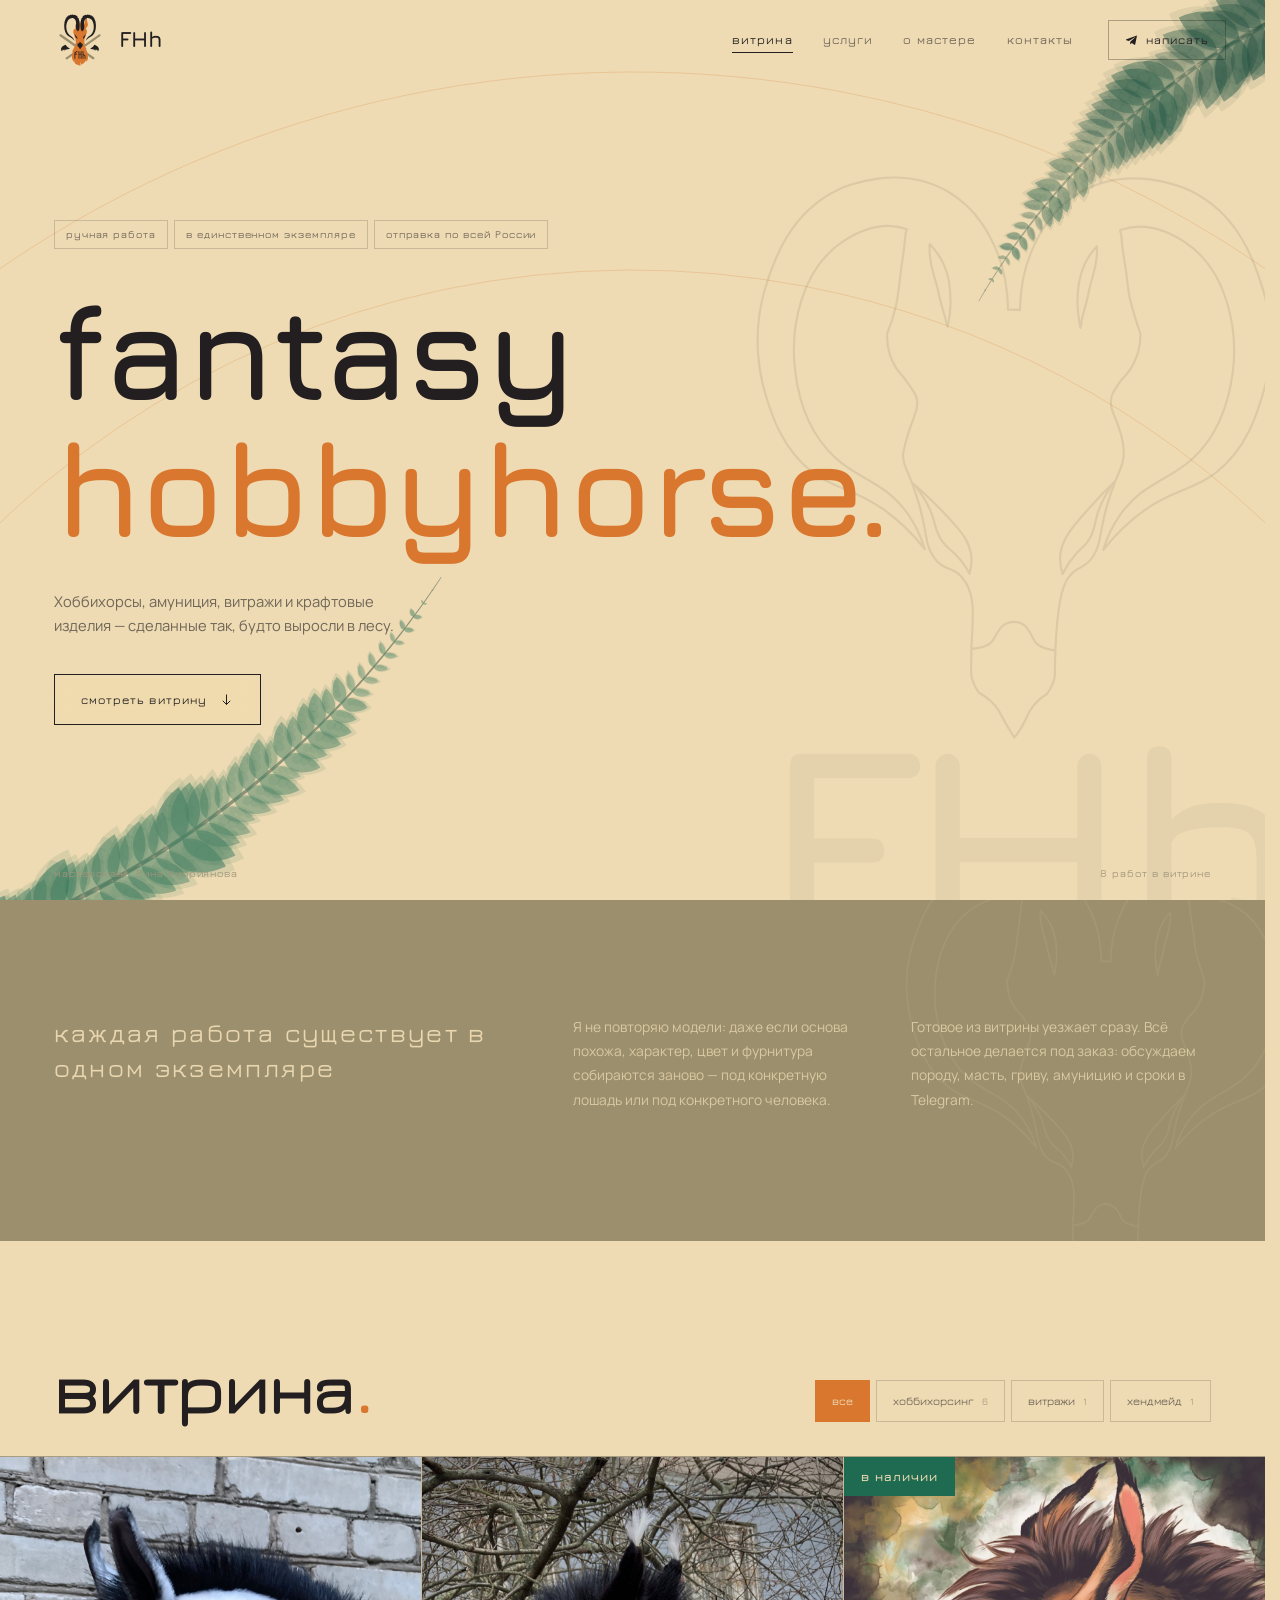
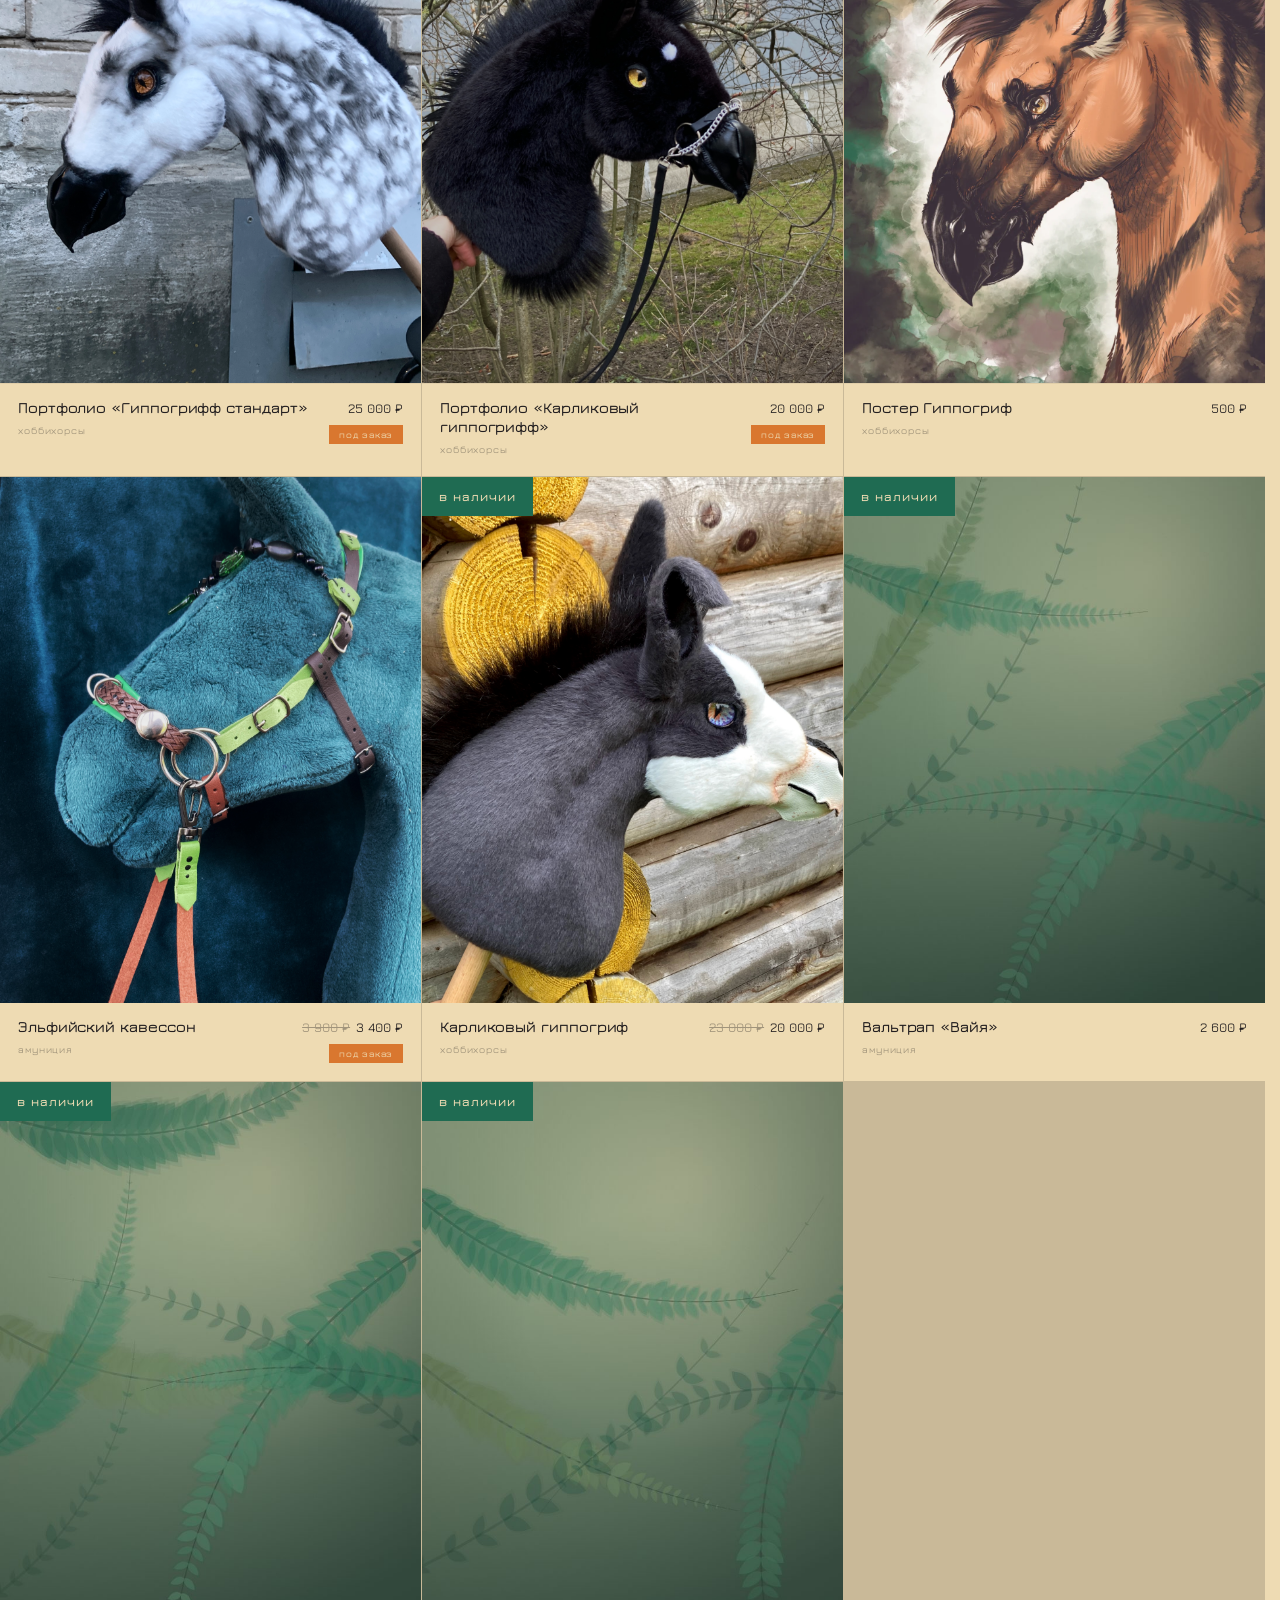
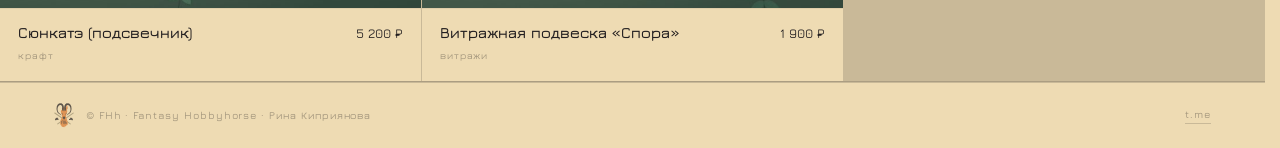
==== index.html @ 5f10d998 "Лента «о мастере» действительно кружит, кадры таскаются, и строка манифеста на месте Перетаскивание " ====
<!DOCTYPE html>
<html lang="ru">
<head>
<meta charset="utf-8">
<meta name="viewport" content="width=device-width, initial-scale=1, viewport-fit=cover">
<title>FHh — мастерская Рины Киприяновой</title>
<meta name="description" content="Витрина авторских работ: hobbyhorsing, витражи, крафтовые изделия и игрушки. Ручная работа, штучный тираж.">
<link rel="preconnect" href="https://fonts.googleapis.com">
<link rel="preconnect" href="https://fonts.gstatic.com" crossorigin>
<!-- Jura — рунический, но мягкий: тот же геометрический строй, что в
     паспорте хорса, и полная кириллица. Manrope — для длинных абзацев. -->
<link href="https://fonts.googleapis.com/css2?family=Jura:wght@300;400;500;600;700&family=Manrope:wght@400;500;600;700&display=swap" rel="stylesheet">
<!-- ?v=N — версия статики: поднимите число, если правили css/js,
     иначе у постоянных посетителей останется старая версия из кеша -->
<link rel="stylesheet" href="assets/css/style.css?v=19">
<!-- превью ссылки в Telegram / VK / мессенджерах -->
<meta property="og:type" content="website">
<meta property="og:site_name" content="FHh">
<meta property="og:title" content="FHh — мастерская Рины Киприяновой">
<meta property="og:description" content="Витрина авторских работ: hobbyhorsing, витражи, крафтовые изделия и игрушки. Ручная работа, штучный тираж.">
<meta property="og:image" content="assets/img/og.jpg">
<meta property="og:locale" content="ru_RU">
<meta name="twitter:card" content="summary_large_image">
<meta name="theme-color" content="#eedbb3" id="themeColor">
<!-- иконку вкладки собирает brand.js из того же вектора, что и логотип
     в шапке: она следует за палитрой. Ссылка ниже — запасной вариант. -->
<link rel="icon" type="image/svg+xml" href="assets/img/mascot.svg" id="favicon">
</head>
<body data-phase="boot">

<!-- ============ ПРЕЛОАДЕР: РАСКРЫВАЮЩИЕСЯ ПАПОРОТНИКИ ============ -->
<div id="preloader" class="pre">
  <div class="pre__sheet"></div>
  <canvas id="fern-canvas" class="pre__canvas"></canvas>
  <div class="pre__hud">
    <span class="pre__mark" id="preMark" aria-hidden="true"></span>
    <span class="pre__label mono" data-bind="siteTagline">мастерская ручной работы</span>
    <div class="pre__rule"><i id="loadFill"></i></div>
    <span class="pre__num mono" id="loadNum">00</span>
  </div>
</div>

<!-- ============ ШАПКА ============ -->
<header class="nav" id="topbar">
  <a class="nav__brand" href="#/" data-nav>
    <span class="nav__mark" id="navMark" aria-hidden="true"></span>
    <span data-bind="siteTitle">FHh</span>
  </a>
  <nav class="nav__links mono" id="navLinks">
    <a href="#/" data-nav data-route="home"><span>витрина</span></a>
    <a href="#/services" data-nav data-route="services"><span>услуги</span></a>
    <a href="#/about" data-nav data-route="about"><span>о мастере</span></a>
    <a href="#/contacts" data-nav data-route="contacts"><span>контакты</span></a>
  </nav>
  <a class="nav__tg mono" id="tgTop" href="#" target="_blank" rel="noopener">
    <svg viewBox="0 0 24 24" aria-hidden="true"><path d="M21.9 4.3 18.9 19c-.2 1-.8 1.3-1.7.8l-4.6-3.4-2.2 2.1c-.3.3-.5.5-1 .5l.4-4.9 9-8.1c.4-.3-.1-.5-.6-.2L7.1 12.8 2.5 11.4c-1-.3-1-1 .2-1.5l18-6.9c.8-.3 1.5.2 1.2 1.3z"/></svg>
    <span>написать</span>
  </a>
  <!-- иконка меню — цельный svg: у пустых <i> внутри <button> ширина
       на части мобильных браузеров схлопывается, и «сэндвич» пропадал -->
  <button class="burger" id="burger" aria-label="Меню" aria-expanded="false" aria-controls="navLinks">
    <svg viewBox="0 0 24 24" aria-hidden="true">
      <line class="burger__t" x1="3" y1="8"  x2="21" y2="8"></line>
      <line class="burger__b" x1="3" y1="16" x2="21" y2="16"></line>
    </svg>
  </button>
</header>

<main id="page">

<!-- ============ ГЛАВНАЯ: ГЕРОЙ + ВИТРИНА ОДНИМ ПОТОКОМ ============ -->
<section class="view is-active" data-view="home">

  <header class="hero" id="hero">
    <canvas class="hero__botany" id="hero-botany" aria-hidden="true"></canvas>
    <span class="hero__lineart" aria-hidden="true"></span>
    <span class="hero__ghost" data-bind="siteTitle" aria-hidden="true">FHh</span>

    <div class="hero__inner">
      <ul class="tags">
        <li data-bind="heroTag1">ручная работа</li>
        <li data-bind="heroTag2">штучный тираж</li>
        <li data-bind="heroTag3">отправка по России</li>
      </ul>

      <h1 class="hero__title">
        <span class="ln"><span data-bind="heroLine1">fantasy</span></span>
        <span class="ln"><span class="accent" data-bind="heroLine2">handmade.</span></span>
      </h1>

      <p class="hero__sub" data-bind="heroSub">Хоббихорсы и амуниция, витражи, игрушки и крафтовые вещи — сделанные так, будто выросли в лесу.</p>

      <a class="cta hero__cta" href="#shelf" id="heroCta">
        <span>смотреть витрину</span>
        <svg viewBox="0 0 24 24" aria-hidden="true"><path d="M12 4v16m0 0-6-6m6 6 6-6" fill="none" stroke="currentColor" stroke-width="1.6"/></svg>
      </a>
    </div>

    <div class="hero__foot mono">
      <span data-bind="heroFootL">мастерская · Рина Киприянова</span>
      <span id="heroCount">—</span>
    </div>
  </header>

  <!-- ---- манифест: единственный цветной блок на сайте ---- -->
  <section class="band">
    <span class="band__lineart" aria-hidden="true"></span>
    <p class="band__lead mono" data-bind="bandLead">каждая работа существует в одном экземпляре</p>
    <div class="band__text" data-bind-html="bandText"></div>
  </section>

  <!-- ---- витрина ---- -->
  <section class="shelf" id="shelf">
    <div class="head">
      <h2 class="head__title">витрина<em>.</em></h2>
      <!-- на телефоне: крупная лента или мелкая сетка -->
      <button class="cardmode mono" data-cardmode aria-pressed="false">
        <svg viewBox="0 0 24 24" aria-hidden="true">
          <rect class="cardmode__a" x="3" y="3" width="8" height="8"></rect>
          <rect class="cardmode__b" x="13" y="3" width="8" height="8"></rect>
          <rect class="cardmode__c" x="3" y="13" width="8" height="8"></rect>
          <rect class="cardmode__d" x="13" y="13" width="8" height="8"></rect>
        </svg>
        <span>сетка</span>
      </button>
      <div class="filters mono" id="filters"></div>
    </div>
    <div class="grid" id="grid"></div>
    <p class="grid-empty mono" id="gridEmpty" hidden>пока пусто — добавьте работы в панели управления</p>
  </section>

</section>

<!-- ============ УСЛУГИ ============
     Не витрина: здесь то, что делается вместе с человеком — аренда,
     занятия, турниры и уже проведённые мероприятия. -->
<section class="view view--text" data-view="services">
  <div class="head"><h2 class="head__title">услуги<em>.</em></h2></div>
  <div class="prose services__lead" data-bind-html="servicesLead"></div>
  <div class="services" id="services"></div>
  <p class="grid-empty mono" id="servicesEmpty" hidden>пока пусто — добавьте услуги в панели управления</p>
</section>

<!-- ============ О МАСТЕРЕ ============ -->
<section class="view view--text" data-view="about">
  <div class="head"><h2 class="head__title">о мастере<em>.</em></h2></div>
  <div class="about">
    <div class="about__col">
      <div class="prose" data-bind-html="aboutText"></div>
    </div>
    <!-- снимки плавают сами по себе; от того, на который навели курсор,
         соседи разбегаются. На телефоне тап разворачивает кадр по центру -->
    <div class="drift" id="drift" aria-hidden="true"></div>
  </div>
</section>

<!-- ============ КОНТАКТЫ ============ -->
<section class="view view--text" data-view="contacts">
  <div class="head"><h2 class="head__title">контакты<em>.</em></h2></div>
  <div class="prose" data-bind-html="contactsText"></div>
  <a class="cta" id="tgContacts" href="#" target="_blank" rel="noopener">
    <span>написать в telegram</span>
    <svg viewBox="0 0 24 24" aria-hidden="true"><path d="M4 12h16m0 0-6-6m6 6-6 6" fill="none" stroke="currentColor" stroke-width="1.6"/></svg>
  </a>
</section>

</main>

<footer class="foot mono">
  <span class="foot__mark" id="footMark" aria-hidden="true"></span>
  <span data-bind="footerNote">© FHh · Рина Киприянова</span>
  <a class="foot__tg" id="tgFoot" href="#" target="_blank" rel="noopener">t.me</a>
  <button class="foot__admin" id="adminOpen" title="Панель управления">·</button>
</footer>

<!-- ============ ГРУППА ТОВАРОВ: СТРАНИЦА, ПЕРЕЛИСТЫВАЮЩАЯСЯ СНИЗУ ============ -->
<div class="gsheet" id="gsheet" aria-hidden="true">
  <div class="gsheet__stack" id="gsheetStack"></div>
</div>

<!-- ============ КАРТОЧКА РАБОТЫ ============ -->
<div class="sheet" id="product" aria-hidden="true">
  <div class="sheet__scrim"></div>
  <article class="sheet__panel">
    <button class="sheet__close" id="prodClose" aria-label="Закрыть"><span></span><span></span></button>
    <div class="sheet__media">
      <div class="sheet__imgs" id="prodImgWrap"></div>
      <div class="sheet__thumbs" id="prodThumbs"></div>
    </div>
    <div class="sheet__body">
      <p class="mono sheet__cat" id="prodCat"></p>
      <h3 class="sheet__title" id="prodTitle"></h3>
      <div class="sheet__price"><span id="prodPrice"></span><em class="mono st" id="prodStatus"></em></div>
      <div class="sheet__desc prose" id="prodDesc"></div>
      <ul class="specs mono" id="prodSpecs"></ul>
      <button class="cta cta--fill" id="buyBtn">
        <span class="cta__label">купить в telegram</span>
        <svg viewBox="0 0 24 24" aria-hidden="true"><path d="M4 12h16m0 0-6-6m6 6-6 6" fill="none" stroke="currentColor" stroke-width="1.6"/></svg>
      </button>
      <p class="mono sheet__hint">текст заявки скопируется — останется вставить в чат</p>
    </div>
  </article>
</div>

<!-- ============ АДМИН ============ -->
<div class="admin" id="admin" aria-hidden="true">
  <div class="admin__scrim"></div>
  <div class="admin__win">
    <header class="admin__top">
      <b>панель управления</b>
      <div class="admin__tabs" id="adminTabs"></div>
      <button class="admin__close mono" id="adminClose">закрыть</button>
    </header>
    <div class="admin__body" id="adminBody"></div>
    <footer class="admin__foot">
      <span class="mono" id="adminStatus"></span>
      <div class="admin__footbtns">
        <button class="btn btn--ghost" id="expBtn">Экспорт JSON</button>
        <button class="btn btn--ghost" id="impBtn">Импорт JSON</button>
        <button class="btn btn--solid" id="saveBtn">Сохранить</button>
      </div>
    </footer>
  </div>
</div>

<div class="lock" id="lock" aria-hidden="true">
  <form class="lock__box" id="lockForm">
    <p>вход в панель управления</p>
    <input type="password" id="lockPass" placeholder="пароль" autocomplete="current-password">
    <button class="btn btn--solid" type="submit">Войти</button>
    <small id="lockErr"></small>
  </form>
</div>

<div class="toast mono" id="toast"></div>
<canvas id="wipe-canvas" class="wipe-canvas" aria-hidden="true"></canvas>

<script src="assets/js/config.js?v=19"></script>
<script src="assets/js/brand.js?v=19"></script>
<script src="assets/js/store.js?v=19"></script>
<script src="assets/js/botanica.js?v=19"></script>
<script src="assets/js/ui.js?v=19"></script>
<script src="assets/js/admin.js?v=19"></script>
</body>
</html>
---- assets/css/style.css ----
/* ============================================================
   FHh — мастерская Рины Киприяновой
   Редакционный грид + рунические подписи + один цветной блок.
   Ботаника — акцент (прелоадер и углы героя), не обои.

   ЦВЕТА НЕ ЗАШИТЫ. Пять базовых токенов (paper / ink / rust /
   olive / emerald) и пять ролей (accent / band / badge / seal /
   logo-ring) приходят из панели управления через inline-стиль на
   <html>. Значения ниже — только запасной вариант, если скрипт
   не успел отработать.
   ============================================================ */

:root{
  /* базовые токены — палитра «Паспорт хорса» */
  --paper:#eedbb3;
  --ink:#231f20;
  --rust:#d9772f;
  --olive:#9b8f6d;
  --emerald:#1f6b52;

  /* роли: чем именно красится тот или иной элемент */
  --accent:var(--rust);
  --band-bg:var(--olive);
  --badge:var(--rust);
  --seal:var(--emerald);
  --ok:var(--emerald);          /* «в наличии» */
  --logo-ring:var(--olive);
  --logo-body:var(--rust);
  --logo-ink:var(--ink);

  /* производные: смена палитры пересчитывает всё, включая тёмные темы */
  --paper-2:color-mix(in srgb,var(--paper) 93%,var(--ink));
  --paper-3:color-mix(in srgb,var(--paper) 86%,var(--ink));
  --ink-soft:color-mix(in srgb,var(--ink) 62%,var(--paper));
  --ink-mute:color-mix(in srgb,var(--ink) 38%,var(--paper));
  --line:color-mix(in srgb,var(--ink) 18%,transparent);
  --line-2:color-mix(in srgb,var(--ink) 32%,transparent);
  --on-band:color-mix(in srgb,var(--paper) 94%,var(--band-bg));
  --on-band-soft:color-mix(in srgb,var(--paper) 76%,var(--band-bg));

  --gut:clamp(16px,4.2vw,72px);
  --card-min:340px;             /* от него считается число колонок витрины */
  --maxw:1560px;
  --fs:1;                       /* масштаб шрифта из панели */
  --gsheet-top:clamp(78px,10vh,108px);

  --f-display:"Jura","Segoe UI",Arial,sans-serif;
  --f-text:"Manrope","Segoe UI",Calibri,Arial,sans-serif;
  --f-mono:"Jura","Segoe UI",Arial,sans-serif;
  --mono-track:.09em;

  --ease:cubic-bezier(.22,1,.36,1);
  --ease-io:cubic-bezier(.76,0,.24,1);
  --anim:1;
}

/* «спокойные» подписи: рунический строй уходит из мелких надписей,
   акцентный шрифт заголовков задаётся отдельно в панели */
body[data-font="clean"]{
  --f-mono:"Manrope","Segoe UI",Calibri,Arial,sans-serif;
  --mono-track:.04em;
}

*,*::before,*::after{box-sizing:border-box}
html{-webkit-text-size-adjust:100%;scroll-behavior:smooth;scrollbar-gutter:stable}
body{
  margin:0;background:var(--paper);color:var(--ink);
  font-family:var(--f-text);font-weight:400;
  font-size:calc(15.5px * var(--fs));line-height:1.62;
  -webkit-font-smoothing:antialiased;overflow-x:hidden;
}
body[data-phase="boot"],body[data-phase="reveal"]{overflow:hidden;height:100%}
body[data-phase="boot"] .nav,body[data-phase="boot"] .foot{visibility:hidden}
img{display:block;max-width:100%}
button{font:inherit;color:inherit;background:none;border:0;cursor:pointer}
a{color:inherit;text-decoration:none}
::selection{background:var(--accent);color:var(--paper)}
:focus-visible{outline:2px solid var(--accent);outline-offset:2px}

.mono{font-family:var(--f-mono);font-weight:500;letter-spacing:var(--mono-track)}

/* фирменные фигуры как декор: красятся текущим цветом через маску */
.mark-lineart{
  -webkit-mask-repeat:no-repeat;mask-repeat:no-repeat;
  -webkit-mask-position:center;mask-position:center;
  -webkit-mask-size:contain;mask-size:contain;
  background:currentColor;display:block}
.mark-lineart{-webkit-mask-image:url(../img/lineart.svg);mask-image:url(../img/lineart.svg)}

/* ============ ПРЕЛОАДЕР ============
   Один непрерывный ход: вайи раскрываются → раздвигаются с наездом камеры →
   бумажный лист уезжает вверх и открывает уже стоящий на месте герой.        */
.pre{position:fixed;inset:0;z-index:100;pointer-events:none}
.pre__sheet{position:absolute;inset:0;background:var(--paper);
  transform:translateY(0);transition:transform 1s .32s var(--ease-io)}
.pre__canvas{position:absolute;inset:0;width:100%;height:100%;
  transition:opacity .5s .3s linear}
.pre__hud{position:absolute;left:var(--gut);right:var(--gut);bottom:clamp(26px,5vh,52px);
  display:flex;align-items:center;gap:clamp(10px,2.4vw,26px);
  transition:opacity .35s linear,transform .7s var(--ease)}
.pre__mark{width:clamp(26px,4vw,40px);flex:none;opacity:0;animation:fadeIn .8s .15s forwards}
.pre__mark svg{width:100%;height:auto;display:block}
.pre__label{font-size:calc(11px * var(--fs));color:var(--ink-soft);white-space:nowrap;
  opacity:0;animation:fadeIn .8s .2s forwards}
.pre__rule{flex:1;height:1px;background:var(--line);overflow:hidden;min-width:20px}
.pre__rule i{display:block;height:100%;width:0;background:var(--ink);
  transition:width .4s var(--ease)}
.pre__num{font-size:clamp(30px,7vw,88px);font-weight:300;line-height:.9;
  letter-spacing:-.04em;font-variant-numeric:tabular-nums;
  opacity:0;animation:fadeIn .8s .2s forwards}
@keyframes fadeIn{to{opacity:1}}

/* Состояние «заставка ушла» держится и на фазе live: иначе, как только
   сцена загрузки заканчивается, правила перестают действовать и лист
   съезжает обратно вниз, а счётчик и папоротники проявляются заново. */
body[data-phase="reveal"] .pre__sheet,
body[data-phase="live"] .pre__sheet{transform:translateY(-101%)}
body[data-phase="reveal"] .pre__canvas,
body[data-phase="live"] .pre__canvas{opacity:0}
body[data-phase="reveal"] .pre__hud,
body[data-phase="live"] .pre__hud{opacity:0;transform:translateY(26px)}

/* ============ ШАПКА ============ */
.nav{position:fixed;top:0;left:0;right:0;z-index:40;
  display:flex;align-items:center;gap:clamp(10px,3vw,34px);
  padding:14px var(--gut);
  padding-top:max(14px,env(safe-area-inset-top));
  opacity:0;transform:translateY(-12px);
  transition:opacity .6s var(--ease),transform .7s var(--ease);
  border-bottom:1px solid transparent}
body[data-phase="live"] .nav{opacity:1;transform:none;transition-delay:.15s}
/* Никакого backdrop-filter у шапки: он делает .nav содержащим блоком для
   position:fixed потомков, и раскрытое меню начинает мерить inset:0 от
   полоски шапки. Safari держит этот слой даже после сброса свойства,
   поэтому фон просто сплошной. */
.nav.is-solid{background:var(--paper);border-bottom-color:var(--line)}
.nav__brand{display:flex;align-items:center;gap:13px;min-width:0;
  font-family:var(--f-display);font-weight:700;font-size:calc(22px * var(--fs));
  letter-spacing:.01em}
.nav__mark{width:52px;height:52px;flex:none;display:block;
  transition:transform .7s var(--ease)}
.nav__mark svg{width:100%;height:100%;display:block}
.nav__brand:hover .nav__mark{transform:rotate(-8deg) scale(1.12)}
.nav__links{display:flex;gap:clamp(14px,2.4vw,30px);margin-left:auto;
  font-size:calc(12.5px * var(--fs))}
.nav__links a span{position:relative;display:inline-block;padding:3px 0;color:var(--ink-soft);
  transition:color .35s}
.nav__links a span::after{content:"";position:absolute;left:0;bottom:0;height:1px;width:100%;
  background:currentColor;transform:scaleX(0);transform-origin:right;
  transition:transform .5s var(--ease)}
.nav__links a:hover span{color:var(--ink)}
.nav__links a:hover span::after{transform:scaleX(1);transform-origin:left}
.nav__links a.is-active span{color:var(--ink)}
.nav__links a.is-active span::after{transform:scaleX(1)}
.nav__tg{display:flex;align-items:center;gap:8px;font-size:calc(12px * var(--fs));
  padding:9px 16px;border:1px solid var(--line-2);position:relative;overflow:hidden;
  transition:color .4s var(--ease),border-color .4s}
.nav__tg svg{width:13px;height:13px;fill:currentColor;position:relative;z-index:2}
.nav__tg span{position:relative;z-index:2}
.nav__tg::before{content:"";position:absolute;inset:0;background:var(--ink);
  transform:translateY(101%);transition:transform .5s var(--ease)}
.nav__tg:hover{color:var(--paper);border-color:var(--ink)}
.nav__tg:hover::before{transform:none}

/* сэндвич-меню: цельный svg, ширина не зависит от вложенных пустых блоков */
.burger{display:none;width:44px;height:44px;margin:-8px -10px -8px 0;
  align-items:center;justify-content:center;flex:none;color:var(--ink)}
.burger svg{width:26px;height:26px;display:block;overflow:visible}
.burger line{stroke:currentColor;stroke-width:2;stroke-linecap:round;
  transform-origin:12px 12px;
  transition:transform .38s var(--ease),opacity .2s}
.nav.is-menu .burger__t{transform:translateY(4px) rotate(45deg)}
.nav.is-menu .burger__b{transform:translateY(-4px) rotate(-45deg)}

/* ============ ГЕРОЙ ============ */
.hero{position:relative;min-height:100svh;display:flex;flex-direction:column;
  justify-content:center;padding:clamp(96px,14vh,140px) var(--gut) clamp(56px,9vh,90px);
  overflow:hidden}
.hero__botany{position:absolute;inset:0;width:100%;height:100%;pointer-events:none;
  opacity:0;transition:opacity 1.1s .25s var(--ease)}
body[data-phase="live"] .hero__botany{opacity:1}
/* лайнарт головы из паспорта: водяной знак, а не картинка */
.hero__lineart{position:absolute;right:calc(var(--gut) * -0.35);top:50%;
  width:min(46vw,540px);height:min(78vh,640px);transform:translateY(-50%);
  color:var(--ink);opacity:0;pointer-events:none;z-index:1;
  -webkit-mask-image:url(../img/lineart.svg);mask-image:url(../img/lineart.svg);
  -webkit-mask-repeat:no-repeat;mask-repeat:no-repeat;
  -webkit-mask-position:center;mask-position:center;
  -webkit-mask-size:contain;mask-size:contain;background:currentColor;
  transition:opacity 1.6s .5s var(--ease)}
body[data-phase="live"] .hero__lineart{opacity:.085}
body[data-lineart="0"] .hero__lineart,
body[data-lineart="0"] .band__lineart{display:none}
/* ghost-логотип: подложка, а не второй заголовок — уходит вправо и еле заметен */
.hero__ghost{position:absolute;right:-.1em;bottom:-.2em;top:auto;transform:translateY(14px);
  font-family:var(--f-display);font-weight:700;
  font-size:min(26vw,32vh);line-height:.8;letter-spacing:-.05em;
  color:color-mix(in srgb,var(--paper) 95%,var(--ink));
  pointer-events:none;user-select:none;white-space:nowrap;z-index:0;
  opacity:0;transition:opacity 1.3s .1s var(--ease),transform 1.5s var(--ease)}
body[data-phase="live"] .hero__ghost{opacity:1;transform:translateY(0)}
.hero__inner{position:relative;z-index:2;max-width:var(--maxw);width:100%;margin:0 auto}

.tags{display:flex;flex-wrap:wrap;gap:6px;list-style:none;padding:0;margin:0 0 clamp(20px,4vh,40px);
  font-family:var(--f-mono);font-weight:500;letter-spacing:var(--mono-track);
  font-size:calc(10.5px * var(--fs));color:var(--ink-soft)}
.tags li{border:1px solid var(--line);padding:5px 11px;
  opacity:0;transform:translateY(10px)}
body[data-phase="live"] .tags li{animation:rise .7s var(--ease) forwards}
body[data-phase="live"] .tags li:nth-child(1){animation-delay:.3s}
body[data-phase="live"] .tags li:nth-child(2){animation-delay:.36s}
body[data-phase="live"] .tags li:nth-child(3){animation-delay:.42s}
@keyframes rise{to{opacity:1;transform:none}}

.hero__title{font-family:var(--f-display);font-weight:700;margin:0;
  font-size:clamp(42px,10.5vw,168px);line-height:.96;letter-spacing:-.02em;
  text-transform:lowercase}
.hero__title .accent{color:var(--accent)}
/* overflow:hidden нужен для выезда строки, но он же срезал хвост «y» —
   добавляем запас снизу и убираем его отрицательным полем */
.ln{display:block;overflow:hidden;padding-bottom:.22em;margin-bottom:-.16em}
.ln>span{display:block;transform:translateY(108%)}
body[data-phase="live"] .ln>span{animation:lnUp 1.05s var(--ease) forwards}
body[data-phase="live"] .ln:nth-child(1)>span{animation-delay:.24s}
body[data-phase="live"] .ln:nth-child(2)>span{animation-delay:.34s}
@keyframes lnUp{to{transform:none}}

.hero__sub{max-width:42ch;margin:clamp(20px,3.4vh,36px) 0 0;color:var(--ink-soft);
  font-size:clamp(14px,1.15vw,17px);opacity:0;transform:translateY(12px)}
body[data-phase="live"] .hero__sub{animation:rise .8s var(--ease) .52s forwards}

.hero__cta{margin-top:clamp(26px,4vh,44px);opacity:0;transform:translateY(12px)}
body[data-phase="live"] .hero__cta{animation:rise .8s var(--ease) .62s forwards}

.hero__foot{position:absolute;left:var(--gut);right:var(--gut);bottom:18px;z-index:2;
  display:flex;justify-content:space-between;gap:14px;flex-wrap:wrap;
  font-size:calc(10.5px * var(--fs));color:var(--ink-mute);
  opacity:0;transition:opacity .8s .9s}
body[data-phase="live"] .hero__foot{opacity:1}

/* ============ CTA ============ */
.cta{display:inline-flex;align-items:center;gap:12px;
  font-family:var(--f-mono);font-weight:500;font-size:calc(12px * var(--fs));
  letter-spacing:var(--mono-track);
  padding:15px 26px;border:1px solid var(--ink);position:relative;overflow:hidden;
  min-height:48px;
  /* матовое стекло: кнопка читается поверх ботаники, но не глушит её */
  background:color-mix(in srgb,var(--paper) 55%,transparent);
  -webkit-backdrop-filter:blur(10px) saturate(125%);
  backdrop-filter:blur(10px) saturate(125%);
  box-shadow:inset 0 1px 0 color-mix(in srgb,var(--paper) 65%,transparent);
  transition:color .45s var(--ease),border-color .45s,background .45s}
.cta svg{width:15px;height:15px;position:relative;z-index:2;
  transition:transform .5s var(--ease)}
.cta>span{position:relative;z-index:2}
.cta::before{content:"";position:absolute;inset:0;background:var(--ink);
  transform:translateY(101%);transition:transform .5s var(--ease)}
.cta:hover{color:var(--paper)}
.cta:hover::before{transform:none}
.hero__cta:hover svg{transform:translateY(4px)}
.cta--fill{width:100%;justify-content:space-between;background:var(--ink);color:var(--paper);
  margin-top:26px;-webkit-backdrop-filter:none;backdrop-filter:none;box-shadow:none}
.cta--fill::before{background:var(--accent)}
.cta--fill:hover{border-color:var(--accent)}
.cta[disabled]{opacity:.4;pointer-events:none}

/* ============ ЦВЕТНОЙ БЛОК-МАНИФЕСТ ============ */
.band{position:relative;overflow:hidden;background:var(--band-bg);color:var(--on-band);
  padding:clamp(46px,9vw,120px) var(--gut);
  display:grid;grid-template-columns:minmax(0,1fr) minmax(0,1.4fr);
  gap:clamp(24px,5vw,90px);align-items:start}
.band__lineart{position:absolute;right:-4%;top:-18%;width:min(40vw,420px);height:136%;
  color:var(--paper);opacity:.09;pointer-events:none;
  -webkit-mask-image:url(../img/lineart.svg);mask-image:url(../img/lineart.svg);
  -webkit-mask-repeat:no-repeat;mask-repeat:no-repeat;
  -webkit-mask-position:center;mask-position:center;
  -webkit-mask-size:contain;mask-size:contain;background:currentColor}
/* водяной знак должен остаться вне потока: правило ниже делало его
   обычной ячейкой сетки, и крупная строка съезжала во вторую колонку */
.band>*:not(.band__lineart){position:relative;z-index:1}
.band__lead{font-size:clamp(16px,2.2vw,26px);line-height:1.35;margin:0;
  color:var(--on-band)}
.band__text{font-size:calc(13.8px * var(--fs));line-height:1.75;
  color:var(--on-band-soft);
  columns:2;column-gap:clamp(20px,3vw,54px)}
.band__text p{margin:0 0 1em}

/* ============ ЗАГОЛОВКИ РАЗДЕЛОВ ============ */
.head{display:flex;align-items:flex-end;justify-content:space-between;gap:24px;
  flex-wrap:wrap;padding:clamp(52px,9vw,110px) var(--gut) clamp(20px,3vw,34px)}
.head__title{font-family:var(--f-display);font-weight:700;margin:0;
  font-size:clamp(30px,5.6vw,74px);line-height:1;letter-spacing:-.02em;
  text-transform:lowercase}
.head__title em{font-style:normal;color:var(--accent)}

/* ---- переключатель групп товаров ---- */
/* переключатель «лента / сетка» — только для телефона */
.cardmode{display:none;align-items:center;gap:8px;
  padding:9px 14px;min-height:42px;border:1px solid var(--line-2);
  font-size:calc(11.5px * var(--fs));color:var(--ink-soft);
  transition:color .3s,border-color .3s,background .3s}
.cardmode svg{width:15px;height:15px;fill:currentColor}
.cardmode svg rect{transition:x .3s var(--ease),width .3s var(--ease)}
.cardmode[aria-pressed="true"]{background:var(--ink);border-color:var(--ink);color:var(--paper)}
/* в режиме сетки иконка складывается в две широкие полосы — это «лента» */
.cardmode[aria-pressed="true"] svg rect{x:3;width:18}

.filters{display:flex;gap:6px;flex-wrap:wrap;font-size:calc(11.5px * var(--fs))}
.filters button{padding:10px 16px;border:1px solid var(--line);color:var(--ink-soft);
  position:relative;overflow:hidden;min-height:42px;
  display:inline-flex;align-items:center;gap:8px;
  transition:color .35s,border-color .35s}
.filters button span{position:relative;z-index:2}
.filters button i{position:relative;z-index:2;font-style:normal;opacity:.55;
  font-size:.85em}
.filters button::before{content:"";position:absolute;inset:0;background:var(--ink);
  transform:translateY(101%);transition:transform .4s var(--ease)}
.filters button:hover{color:var(--ink);border-color:var(--line-2)}
.filters button.is-on{color:var(--paper);border-color:var(--ink)}
.filters button.is-on::before{transform:none}
.filters button[data-cat="all"].is-on{border-color:var(--accent)}
.filters button[data-cat="all"].is-on::before{background:var(--accent)}

/* ============ ВИТРИНА ============
   Разделители нарисованы фоном сетки: любое число колонок даёт ровные
   хайрлайны без пересчёта nth-child. */
.grid{display:grid;
  grid-template-columns:repeat(auto-fill,minmax(min(100%,var(--card-min)),1fr));
  gap:1px;background:var(--line);
  border-top:1px solid var(--line);border-bottom:1px solid var(--line)}
.grid:empty{border-bottom:0}
.grid-empty{display:flex;align-items:center;gap:16px;
  padding:60px var(--gut) 120px;color:var(--ink-soft);font-size:calc(12px * var(--fs))}
/* без этого display:flex перебивает атрибут hidden и подпись висит
   под заполненной витриной */
.grid-empty[hidden]{display:none}
.grid-empty i{width:44px;flex:none;opacity:.5}
.grid-empty i svg{width:100%;height:auto;display:block}

.card{position:relative;cursor:pointer;background:var(--paper);
  opacity:0;transform:translateY(26px);
  transition:opacity .7s var(--ease),transform .7s var(--ease)}
.card.is-in{opacity:1;transform:none}
.card.is-out{opacity:0;transform:translateY(-10px);transition-duration:.3s}

.card__media{position:relative;width:100%;overflow:hidden;background:var(--paper-2);
  /* ширина задана явно: иначе браузер выводит её из max-height по пропорции
     и кадр съезжает внутри ячейки. Высоту меряем малым вьюпортом — с vh
     на iOS кадр перекраивался каждый раз, когда прячется адресная строка */
  aspect-ratio:4/5;max-height:min(64vh,720px);max-height:min(64svh,720px)}
.card__img{width:100%;height:100%;object-fit:cover;display:block;background:var(--paper-2);
  transition:transform 1.2s var(--ease),opacity .5s;will-change:transform}
.card:hover .card__img{transform:scale(1.045)}
/* вырезанное изображение (прозрачный фон) — целиком и на ботанической подложке */
.card__img.is-cutout{object-fit:contain;padding:7%;
  background-size:cover;background-position:center;background-repeat:no-repeat}
/* значок «это видео» на обложке */
.card__play{position:absolute;right:10px;bottom:10px;z-index:3;
  width:30px;height:30px;border-radius:50%;
  background:color-mix(in srgb,var(--ink) 62%,transparent);
  -webkit-backdrop-filter:blur(4px);backdrop-filter:blur(4px);
  transition:background .3s,transform .4s var(--ease)}
.card__play::after{content:"";position:absolute;left:52%;top:50%;
  transform:translate(-50%,-50%);
  border-left:9px solid var(--paper);border-top:6px solid transparent;
  border-bottom:6px solid transparent}
.card:hover .card__play{background:var(--accent);transform:scale(1.08)}
.card__over{position:absolute;inset:0;display:grid;place-content:center;gap:10px;
  text-align:center;color:var(--paper);
  background:color-mix(in srgb,var(--ink) 30%,transparent);
  opacity:0;transition:opacity .45s var(--ease)}
.card:hover .card__over{opacity:1}
.card__over b{font-family:var(--f-mono);font-weight:500;font-size:calc(11.5px * var(--fs));
  letter-spacing:var(--mono-track);
  border:1px solid color-mix(in srgb,var(--paper) 60%,transparent);padding:8px 16px;
  transform:translateY(8px);transition:transform .5s var(--ease)}
.card:hover .card__over b{transform:none}
.card__badge{position:absolute;top:0;left:0;z-index:3;
  font-family:var(--f-mono);font-weight:600;letter-spacing:var(--mono-track);
  font-size:calc(13px * var(--fs));padding:9px 17px;
  background:var(--ink);color:var(--paper)}
.card__badge--order{background:var(--badge)}
.card__badge--ok{background:var(--ok);color:var(--paper);
  letter-spacing:.08em}

.card__cap{display:flex;justify-content:space-between;align-items:flex-start;gap:14px;
  padding:14px clamp(12px,1.4vw,20px) 18px}
.card__name{font-family:var(--f-display);font-weight:600;font-size:calc(15.5px * var(--fs));
  line-height:1.25;letter-spacing:-.005em;margin:0}
.card__cat{font-family:var(--f-mono);font-weight:500;letter-spacing:var(--mono-track);
  font-size:calc(10px * var(--fs));color:var(--ink-mute);margin:5px 0 0}
.card__pricebox{display:flex;flex-direction:column;align-items:flex-end;gap:6px;flex:none}
.card__price{font-family:var(--f-mono);font-weight:500;font-size:calc(13px * var(--fs));
  white-space:nowrap;font-variant-numeric:tabular-nums}
.card__price s{color:var(--ink-mute);margin-right:6px}

/* дубль статуса рядом с ценником: на обложке плашка, здесь — подпись */
.st{display:inline-block;font-family:var(--f-mono);font-weight:500;
  font-size:calc(9.5px * var(--fs));letter-spacing:.08em;text-transform:lowercase;
  padding:4px 9px;border:1px solid currentColor;white-space:nowrap;line-height:1}
.st--sold{background:var(--ink);border-color:var(--ink);color:var(--paper)}
.st--order{background:var(--badge);border-color:var(--badge);color:var(--paper)}
.st--available{color:var(--ink-mute);border-color:var(--line-2)}

@media (min-width:1560px){ :root{--card-min:360px} }

/* ============ ТЕКСТОВЫЕ СТРАНИЦЫ ============ */
.view{display:none}
.view.is-active{display:block}
.view--text.is-active{animation:viewIn .65s var(--ease) both}
@keyframes viewIn{from{opacity:0;transform:translateY(12px)}to{opacity:1;transform:none}}
.view--text{padding-bottom:clamp(70px,12vw,150px)}
.view--text .head{padding-top:clamp(110px,16vw,200px)}
/* на «о мастере» шапку раздела поджимаем: иначе лента фотографий
   начинается ниже сгиба и её приходится доскролливать */
.view[data-view="about"] .head{padding-top:clamp(92px,10vw,124px);
  padding-bottom:clamp(12px,1.6vw,20px)}
.view--text>.prose,.view--text>.cta{margin-left:var(--gut);margin-right:var(--gut)}
.prose{max-width:62ch;color:var(--ink-soft);font-size:calc(15.5px * var(--fs))}
.prose p{margin:0 0 1.15em}
.prose h3{font-family:var(--f-display);font-weight:600;color:var(--ink);
  font-size:calc(18px * var(--fs));letter-spacing:0;margin:2em 0 .6em;text-transform:lowercase}
.prose a{color:var(--accent);border-bottom:1px solid var(--line)}
.prose ul{padding-left:1.1em;margin:0 0 1.15em}

/* ---- услуги: широкие строки с фото, ценой и слотами ---- */
.services__lead{max-width:70ch;margin:0 var(--gut) clamp(18px,3vw,34px)}
.services{padding:0 var(--gut)}
.svc{display:grid;grid-template-columns:minmax(0,.8fr) minmax(0,1.2fr);
  gap:clamp(18px,3vw,48px);align-items:start;
  padding:clamp(26px,4vw,52px) 0;border-top:1px solid var(--line)}
.svc:last-child{border-bottom:1px solid var(--line)}
.svc__media{position:relative;overflow:hidden;background:var(--paper-2);
  aspect-ratio:4/3}
.svc__media img,.svc__media video{width:100%;height:100%;object-fit:cover;
  display:block;cursor:zoom-in;transition:transform 1s var(--ease)}
.svc__media:hover img{transform:scale(1.03)}
/* услуга без фотографии: заставка вместо пустого места, без курсора-лупы */
.svc__media.is-empty img{cursor:default}
.svc__media.is-empty:hover img{transform:none}
.svc__thumbs{display:flex;gap:5px;margin-top:5px;flex-wrap:wrap}
.svc__thumbs:empty{display:none}
.svc__thumbs button{width:58px;aspect-ratio:1;overflow:hidden;opacity:.45;
  transition:opacity .3s}
.svc__thumbs button img,.svc__thumbs button video{width:100%;height:100%;object-fit:cover}
.svc__thumbs button.is-on,.svc__thumbs button:hover{opacity:1}
.svc__kicker{font-family:var(--f-mono);font-weight:500;letter-spacing:var(--mono-track);
  font-size:calc(10.5px * var(--fs));color:var(--accent);margin:0 0 10px;
  text-transform:lowercase}
.svc__title{font-family:var(--f-display);font-weight:700;margin:0 0 14px;
  font-size:clamp(21px,2.6vw,34px);line-height:1.12;letter-spacing:-.02em;
  text-transform:lowercase}
.svc__price{display:flex;align-items:center;gap:12px;flex-wrap:wrap;
  font-family:var(--f-mono);font-weight:500;font-size:calc(19px * var(--fs));
  font-variant-numeric:tabular-nums;margin-bottom:6px}
.svc__note{font-family:var(--f-mono);font-size:calc(10.5px * var(--fs));
  color:var(--ink-mute);margin:0 0 18px}
.svc__desc{max-width:62ch}
.st--open{background:var(--ok);border-color:var(--ok);color:var(--paper)}
.st--closed{color:var(--ink-mute);border-color:var(--line-2)}

.slots{list-style:none;padding:0;margin:20px 0 0;
  font-size:calc(12px * var(--fs))}
.slots__h{font-family:var(--f-mono);font-weight:500;letter-spacing:var(--mono-track);
  font-size:calc(10.5px * var(--fs));color:var(--ink-soft);margin:22px 0 6px}
.slot{display:flex;align-items:baseline;justify-content:space-between;gap:16px;
  padding:10px 0;border-bottom:1px solid var(--line)}
.slot b{font-weight:500;font-family:var(--f-mono);white-space:nowrap}
.slot span{color:var(--ink-soft);flex:1}
.slot em{font-style:normal;font-family:var(--f-mono);
  font-size:calc(10.5px * var(--fs));white-space:nowrap;
  color:var(--ok)}
.slot em.is-none{color:var(--ink-mute)}
.svc .cta{margin-top:24px}

@media (max-width:820px){
  .svc{grid-template-columns:minmax(0,1fr);gap:16px}
  .svc__media{aspect-ratio:16/10}
}

/* ---- «о мастере»: текст слева, дрейфующие фотографии справа ---- */
/* на очень широком экране (или при сильном отдалении) раздел не должен
   растягиваться бесконечно — иначе поле ленты становится огромным */
.about{display:grid;grid-template-columns:minmax(0,.82fr) minmax(0,1.38fr);
  gap:clamp(24px,4vw,52px);align-items:start;padding:0 var(--gut);
  max-width:calc(var(--maxw) + var(--gut) * 2);margin:0 auto}
.about__col{position:relative;z-index:1}
/* лента может плавать и слева от текста — переключается в панели */
.about.is-left{grid-template-columns:minmax(0,1.38fr) minmax(0,.82fr)}
.about.is-left .about__col{order:2}
.about.is-left .drift{order:1}

/* Поле, по которому плавают снимки. Координаты считает ui.js: у каждого
   кадра своя скорость, борта отбивают, центральный кадр обходят, а от
   того, на который навели курсор, остальные разбегаются. */
.drift{position:relative;width:100%;min-width:0;
  height:min(78vh,720px);height:min(78svh,720px);min-height:320px;
  touch-action:manipulation}
.drift__ph{position:absolute;left:0;top:0;width:120px;
  overflow:hidden;background:var(--paper-2);cursor:grab;
  user-select:none;-webkit-user-select:none;
  box-shadow:0 10px 32px -18px color-mix(in srgb,var(--ink) 60%,transparent);
  transition:box-shadow .4s var(--ease);
  will-change:transform;backface-visibility:hidden}
/* картинка не должна перехватывать жест: иначе браузер начинает
   собственное перетаскивание и кадр не сдвинуть */
.drift__ph img,.drift__ph video{width:100%;height:auto;display:block;
  -webkit-user-drag:none;pointer-events:none}
.drift__ph.is-center{z-index:2;
  box-shadow:0 22px 60px -24px color-mix(in srgb,var(--ink) 68%,transparent)}
.drift__ph.is-near{z-index:5;
  box-shadow:0 26px 56px -22px color-mix(in srgb,var(--ink) 72%,transparent)}
/* кадр в руке: приподнимаем, чтобы было видно, что он слушается */
.drift__ph.is-held{z-index:7;cursor:grabbing;
  box-shadow:0 30px 64px -20px color-mix(in srgb,var(--ink) 78%,transparent)}

/* телефон: тап разворачивает кадр по центру экрана, остальные плывут дальше */
.drift__scrim{position:fixed;inset:0;z-index:70;
  background:color-mix(in srgb,var(--ink) 68%,transparent);
  opacity:0;pointer-events:none;transition:opacity .35s}
.drift__scrim.is-on{opacity:1;pointer-events:auto}
.drift__ph.is-dim{opacity:.2}
/* Раскрытый кадр показывается отдельным слоем прямо в <body>: внутри
   секции он попадал в её контекст наложения — затемнение накрывало его
   целиком, а position:fixed считался от анимированного предка. */
.drift__zoom{position:fixed;left:50%;top:50%;z-index:71;
  width:min(94vw,760px);
  transform:translate(-50%,-50%);
  background:var(--paper-2);overflow:hidden;touch-action:none;
  box-shadow:0 30px 80px -24px color-mix(in srgb,var(--ink) 82%,transparent);
  animation:focusIn .34s var(--ease)}
.drift__zoom img,.drift__zoom video{display:block;width:100%;height:auto;
  max-height:82vh;max-height:82svh;object-fit:contain;
  transform-origin:center center;will-change:transform;
  transition:transform .28s var(--ease)}
.drift__zoom.is-panning img{transition:none}
.drift__zoomclose{position:absolute;top:8px;right:8px;z-index:2;
  width:40px;height:40px;display:grid;place-items:center;
  color:var(--paper);background:color-mix(in srgb,var(--ink) 62%,transparent);
  -webkit-backdrop-filter:blur(4px);backdrop-filter:blur(4px);
  transition:background .3s}
.drift__zoomclose:hover{background:var(--accent)}
.drift__zoomclose svg{width:16px;height:16px;fill:none;stroke:currentColor;
  stroke-width:2.2;stroke-linecap:round}
.drift__zoomhint{position:absolute;left:0;right:0;bottom:0;z-index:2;
  text-align:center;padding:8px 10px;font-family:var(--f-mono);
  font-size:calc(10px * var(--fs));letter-spacing:.06em;
  color:var(--paper);background:color-mix(in srgb,var(--ink) 46%,transparent);
  pointer-events:none;transition:opacity .3s}
.drift__zoom.is-zoomed .drift__zoomhint{opacity:0}
@keyframes focusIn{
  from{opacity:.3;transform:translate(-50%,-50%) scale(.88)}
  to{opacity:1;transform:translate(-50%,-50%) scale(1)}
}

/* ============ ПОДВАЛ ============ */
.foot{display:flex;align-items:center;gap:12px;
  padding:20px var(--gut);padding-bottom:max(20px,env(safe-area-inset-bottom));
  border-top:1px solid var(--line);flex-wrap:wrap;
  font-size:calc(10.5px * var(--fs));color:var(--ink-mute)}
.foot__mark{width:20px;flex:none;opacity:.7}
.foot__mark svg{width:100%;height:auto;display:block}
.foot__tg{margin-left:auto;border-bottom:1px solid var(--line)}
.foot__tg:hover{color:var(--ink)}
.foot__admin{width:26px;height:26px;border-radius:50%;color:var(--line-2);
  transition:color .3s,background .3s}
.foot__admin:hover{color:var(--paper);background:var(--accent)}

/* ============ ГРУППА ТОВАРОВ: СТРАНИЦА СНИЗУ ============
   Выезжает вверх и оставляет зазор сверху, чтобы было видно, что мы
   всё ещё на сайте. Новая группа перелистывается поверх старой.        */
.gsheet{position:fixed;inset:0;z-index:55;visibility:hidden}
.gsheet.is-open{visibility:visible}
.gsheet__scrim{position:absolute;inset:0;
  background:color-mix(in srgb,var(--ink) 46%,transparent);
  opacity:0;transition:opacity .5s var(--ease)}
.gsheet.is-open .gsheet__scrim{opacity:1}
.gsheet__stack{position:absolute;left:0;right:0;bottom:0;top:var(--gsheet-top);
  overflow:hidden}

.gpanel{position:absolute;inset:0;background:var(--paper);
  display:flex;flex-direction:column;overflow:hidden;
  border-top:1px solid var(--line-2);
  box-shadow:0 -26px 60px -24px color-mix(in srgb,var(--ink) 65%,transparent);
  transform:translateY(100%);opacity:1;
  transition:transform .74s var(--ease),opacity .45s linear;
  will-change:transform}
.gpanel.is-up{transform:none}
/* уходящая группа не «выпадает», а тихо гаснет позади новой */
.gpanel.is-under{opacity:0;transform:translateY(-1.5%) scale(.99);
  transition:opacity .45s .08s linear,transform .6s var(--ease)}
/* полоска-ручка: за неё группу стягивают вниз пальцем */
.gpanel__handle{position:absolute;left:0;right:0;top:0;height:34px;z-index:3;
  display:flex;align-items:center;justify-content:center;
  touch-action:none;cursor:grab;-webkit-tap-highlight-color:transparent}
.gpanel__handle:active{cursor:grabbing}
.gpanel__grip{width:48px;height:4px;background:var(--line-2);border-radius:4px;
  transition:background .25s,width .25s}
.gpanel__handle:hover .gpanel__grip{background:var(--ink-mute)}
.gpanel.is-dragging{transition:none}
.gpanel.is-dragging .gpanel__grip{background:var(--accent);width:64px}

.gpanel__close{position:absolute;top:14px;right:var(--gut);z-index:4;
  display:inline-flex;align-items:center;gap:9px;
  font-family:var(--f-mono);font-weight:600;letter-spacing:var(--mono-track);
  font-size:calc(11.5px * var(--fs));text-transform:lowercase;
  padding:11px 16px;min-height:44px;
  /* выход из группы должен быть заметен сразу — поэтому акцентный цвет */
  color:var(--paper);background:var(--accent);
  border:1px solid var(--accent);
  box-shadow:0 8px 20px -10px color-mix(in srgb,var(--ink) 70%,transparent);
  transition:background .35s,border-color .35s,transform .4s var(--ease)}
.gpanel__close svg{width:15px;height:15px;stroke:currentColor;stroke-width:2.4;
  stroke-linecap:round;fill:none}
.gpanel__close:hover{background:var(--ink);border-color:var(--ink)}
.gpanel__close:active{transform:scale(.96)}

.gpanel__inner{flex:1;overflow-y:auto;overscroll-behavior:contain;
  -webkit-overflow-scrolling:touch}
.gpanel__head{position:relative;padding:clamp(34px,5vw,60px) var(--gut) clamp(18px,2.6vw,30px)}
.gpanel__kicker{font-size:calc(10.5px * var(--fs));color:var(--accent);margin:0 0 10px;
  text-transform:lowercase}
.gpanel__title{font-family:var(--f-display);font-weight:700;margin:0;
  font-size:clamp(28px,5.2vw,68px);line-height:1;letter-spacing:-.02em}
.gpanel__title em{font-style:normal;color:var(--accent)}
.gpanel__note{max-width:60ch;margin:14px 0 0;color:var(--ink-soft);
  font-size:calc(14px * var(--fs))}
.gpanel__subs{display:flex;gap:6px;flex-wrap:wrap;margin:22px 0 0;
  font-size:calc(11.5px * var(--fs))}
.gpanel__subs button{padding:9px 14px;border:1px solid var(--line);color:var(--ink-soft);
  min-height:40px;transition:color .3s,border-color .3s,background .3s}
.gpanel__subs button:hover{color:var(--ink);border-color:var(--line-2)}
.gpanel__subs button.is-on{background:var(--ink);border-color:var(--ink);color:var(--paper)}
.gpanel .cardmode{margin:22px 0 0}
.gpanel__subs + .cardmode{margin-top:10px}
.gpanel__empty{padding:40px var(--gut) 80px;color:var(--ink-soft);
  font-size:calc(12px * var(--fs))}
body.is-gsheet{overflow:hidden}

/* ============ КАРТОЧКА РАБОТЫ ============ */
.sheet{position:fixed;inset:0;z-index:60;visibility:hidden;
  height:100vh;height:100svh}
.sheet.is-open{visibility:visible}
.sheet__scrim{position:absolute;inset:0;background:color-mix(in srgb,var(--ink) 62%,transparent);
  opacity:0;transition:opacity .45s var(--ease)}
.sheet.is-open .sheet__scrim{opacity:1}
.sheet__panel{position:absolute;top:0;right:0;bottom:0;width:min(1180px,95vw);
  background:var(--paper);display:grid;grid-template-columns:1.2fr .8fr;
  transform:translateX(100%);transition:transform .7s var(--ease);
  overflow:hidden;will-change:transform}
.sheet.is-open .sheet__panel{transform:none}
.sheet__close{position:absolute;top:16px;right:16px;z-index:5;width:44px;height:44px;
  border:1px solid var(--line-2);display:grid;place-items:center;
  background:color-mix(in srgb,var(--paper) 70%,transparent);
  -webkit-backdrop-filter:blur(6px);backdrop-filter:blur(6px);
  transition:background .35s,border-color .35s,transform .5s var(--ease)}
.sheet__close span{position:absolute;width:14px;height:1.6px;background:var(--ink);transition:background .35s}
.sheet__close span:first-child{transform:rotate(45deg)}
.sheet__close span:last-child{transform:rotate(-45deg)}
.sheet__close:hover{background:var(--ink);border-color:var(--ink);transform:rotate(90deg)}
.sheet__close:hover span{background:var(--paper)}
.sheet__media{position:relative;background:var(--paper-2);display:flex;flex-direction:column;min-height:0}
.sheet__imgs{flex:1;position:relative;overflow:hidden;min-height:0}
/* кадр вписывается целиком: раньше cover срезал у высоких снимков
   половину, а у вырезанных вдобавок менялся object-fit — и при
   переключении миниатюр главный кадр «прыгал» в размере */
.sheet__imgs img,.sheet__imgs video{position:absolute;inset:0;width:100%;height:100%;
  object-fit:contain;background:var(--paper-2);cursor:zoom-in;
  opacity:0;transform:scale(1.04);transition:opacity .6s var(--ease),transform 1s var(--ease)}
.sheet__imgs img.is-on,.sheet__imgs video.is-on{opacity:1;transform:none}
.sheet__imgs video{background:var(--ink)}
.sheet__imgs img.is-cutout{padding:6%;
  background-size:cover;background-position:center;background-repeat:no-repeat}
.sheet__thumbs{display:flex;gap:1px;background:var(--line);flex:none}
.sheet__thumbs:empty{display:none}
.sheet__thumbs button{position:relative;flex:1;aspect-ratio:1;overflow:hidden;opacity:.45;max-height:88px;
  transition:opacity .35s}
.sheet__thumbs button img,.sheet__thumbs button video{width:100%;height:100%;object-fit:cover;display:block}
.sheet__thumbs button.is-video::after{content:"";position:absolute;left:50%;top:50%;
  transform:translate(-50%,-50%);
  border-left:9px solid var(--paper);border-top:6px solid transparent;
  border-bottom:6px solid transparent;
  filter:drop-shadow(0 0 3px color-mix(in srgb,var(--ink) 80%,transparent))}
.sheet__thumbs button.is-on,.sheet__thumbs button:hover{opacity:1}
.sheet__body{padding:clamp(24px,3.4vw,58px);overflow-y:auto;display:flex;flex-direction:column;
  overscroll-behavior:contain;-webkit-overflow-scrolling:touch;
  padding-bottom:max(clamp(24px,3.4vw,58px),env(safe-area-inset-bottom))}
.sheet__cat{font-size:calc(10.5px * var(--fs));color:var(--accent);margin:0 0 16px}
.sheet__title{font-family:var(--f-display);font-weight:700;
  font-size:clamp(22px,2.3vw,34px);line-height:1.14;letter-spacing:-.015em;
  margin:0 0 20px;text-transform:lowercase}
.sheet__price{display:flex;align-items:center;gap:14px;flex-wrap:wrap;
  font-family:var(--f-mono);font-weight:500;font-size:calc(22px * var(--fs));
  font-variant-numeric:tabular-nums;
  padding-bottom:20px;border-bottom:1px solid var(--line);margin-bottom:20px}
.specs{list-style:none;padding:0;margin:22px 0 0;font-size:calc(11.5px * var(--fs));
  color:var(--ink-soft)}
.specs li{display:flex;justify-content:space-between;gap:20px;
  padding:10px 0;border-bottom:1px solid var(--line)}
.specs li b{font-weight:500;color:var(--ink)}
.sheet__hint{font-size:calc(10.5px * var(--fs));color:var(--ink-mute);text-align:center;margin:12px 0 0}
.sheet__stagger>*{opacity:0;transform:translateY(14px)}
.sheet.is-open .sheet__stagger>*{animation:rise .7s var(--ease) forwards}

/* ============ ТОСТ / ЗАНАВЕС ============ */
.toast{position:fixed;left:50%;bottom:30px;transform:translate(-50%,18px);z-index:96;
  background:var(--ink);color:var(--paper);font-size:calc(11.5px * var(--fs));
  padding:12px 20px;opacity:0;pointer-events:none;max-width:calc(100vw - 32px);
  text-align:center;
  transition:opacity .35s,transform .45s var(--ease)}
.toast.is-on{opacity:1;transform:translate(-50%,0)}
.wipe-canvas{position:fixed;inset:0;width:100%;height:100%;z-index:80;pointer-events:none;
  opacity:0;visibility:hidden}
.wipe-canvas.is-on{opacity:1;visibility:visible}

/* ============ ЗАМОК ============ */
.lock{position:fixed;inset:0;z-index:95;display:none;place-items:center;padding:16px;
  background:color-mix(in srgb,var(--ink) 66%,transparent)}
.lock.is-open{display:grid}
.lock__box{background:var(--paper);padding:30px;width:min(380px,94vw);
  display:flex;flex-direction:column;gap:13px}
.lock__box p{margin:0;font-family:var(--f-display);font-weight:600;font-size:calc(16px * var(--fs));
  letter-spacing:0}
.lock__box input{padding:13px;border:1px solid var(--line);background:transparent;
  font:inherit;font-size:16px;outline:none}
.lock__box input:focus{border-color:var(--accent)}
.lock__box small{color:#a04a3a;min-height:16px;font-size:calc(11.5px * var(--fs))}

/* ============ АДМИН ============ */
.btn{display:inline-flex;align-items:center;justify-content:center;gap:8px;
  font-family:var(--f-mono);font-weight:500;letter-spacing:var(--mono-track);
  font-size:calc(11.5px * var(--fs));padding:12px 20px;min-height:44px;
  border:1px solid var(--ink);position:relative;overflow:hidden;text-align:center;
  transition:color .4s var(--ease),border-color .4s,background .4s}
.btn--solid{background:var(--ink);color:var(--paper)}
.btn--solid:hover{background:var(--accent);border-color:var(--accent)}
.btn--ghost{border-color:var(--line-2);color:var(--ink-soft)}
.btn--ghost:hover{color:var(--ink);border-color:var(--ink)}
.btn--danger{border-color:color-mix(in srgb,#a04a3a 60%,var(--paper));color:#a04a3a}
.btn--danger:hover{background:#a04a3a;color:var(--paper);border-color:#a04a3a}
.btn--sm{padding:8px 12px;min-height:36px;font-size:calc(10.5px * var(--fs))}

.admin{position:fixed;inset:0;z-index:92;visibility:hidden}
.admin.is-open{visibility:visible}
.admin__scrim{position:absolute;inset:0;background:color-mix(in srgb,var(--ink) 55%,transparent);
  opacity:0;transition:opacity .4s}
.admin.is-open .admin__scrim{opacity:1}
.admin__win{position:absolute;inset:clamp(8px,2.2vw,38px);background:var(--paper);
  display:grid;grid-template-rows:auto 1fr auto;overflow:hidden;
  transform:translateY(18px) scale(.99);opacity:0;
  transition:transform .5s var(--ease),opacity .35s}
.admin.is-open .admin__win{transform:none;opacity:1}
.admin__top{display:flex;align-items:center;gap:14px;padding:12px 18px;
  border-bottom:1px solid var(--line);flex-wrap:wrap}
.admin__top b{font-family:var(--f-display);font-weight:700;font-size:calc(14px * var(--fs));
  letter-spacing:0;text-transform:lowercase}
.admin__tabs{display:flex;gap:4px;margin-left:6px;flex-wrap:wrap}
.admin__tabs button{font-family:var(--f-mono);font-weight:500;letter-spacing:var(--mono-track);
  font-size:calc(11.5px * var(--fs));padding:8px 13px;min-height:38px;
  color:var(--ink-soft);border:1px solid transparent;
  transition:background .25s,color .25s,border-color .25s}
.admin__tabs button:hover{border-color:var(--line)}
.admin__tabs button.is-on{background:var(--ink);color:var(--paper);border-color:var(--ink)}
.admin__close{margin-left:auto;font-size:calc(12px * var(--fs));color:var(--ink-soft);
  min-height:38px;padding:0 4px}
.admin__close:hover{color:var(--ink)}
.admin__body{overflow-y:auto;padding:20px 18px 40px;overscroll-behavior:contain}
.admin__foot{display:flex;align-items:center;gap:16px;padding:10px 18px;border-top:1px solid var(--line)}
.admin__foot #adminStatus{font-size:calc(11px * var(--fs));color:var(--ink-soft)}
.admin__footbtns{margin-left:auto;display:flex;gap:8px;flex-wrap:wrap}

.arow{display:grid;grid-template-columns:64px minmax(0,1fr) auto;gap:14px;align-items:center;
  padding:9px;border:1px solid var(--line);margin-bottom:7px;background:var(--paper)}
.arow.is-drag{opacity:.4}
.arow__thumb{width:64px;height:64px;object-fit:cover;background:var(--paper-2)}
.arow__t{font-family:var(--f-display);font-weight:600;font-size:calc(14.5px * var(--fs));
  letter-spacing:0;margin:0}
.arow__m{font-family:var(--f-mono);font-weight:500;letter-spacing:var(--mono-track);
  font-size:calc(10.5px * var(--fs));color:var(--ink-soft);margin:3px 0 0}
.arow__btns{display:flex;gap:5px;align-items:center;flex-wrap:wrap;justify-content:flex-end}
.arow__btns button{font-family:var(--f-mono);font-weight:500;letter-spacing:var(--mono-track);
  font-size:calc(10.5px * var(--fs));padding:8px 11px;min-height:36px;
  border:1px solid var(--line);color:var(--ink-soft)}
.arow__btns button:hover{border-color:var(--ink);color:var(--ink)}
.arow__handle{cursor:grab;color:var(--line-2);padding:0 4px;font-size:15px}

.field{display:block;margin-bottom:15px}
.field>span{display:block;font-family:var(--f-mono);font-weight:500;
  letter-spacing:var(--mono-track);font-size:calc(10.5px * var(--fs));
  color:var(--ink-soft);margin-bottom:6px}
.field input[type=text],.field input[type=number],.field input[type=password],
.field input[type=search],.field textarea,.field select{
  width:100%;padding:11px 12px;border:1px solid var(--line);
  background:var(--paper);color:var(--ink);font:inherit;
  font-size:calc(13.5px * var(--fs));outline:none;transition:border-color .3s}
.field input:focus,.field textarea:focus,.field select:focus{border-color:var(--accent)}
.field textarea{min-height:120px;resize:vertical;line-height:1.6}
.field input[type=range]{width:100%;accent-color:var(--accent)}
.field input[type=color]{width:100%;height:40px;border:1px solid var(--line);background:none;padding:3px}
.cols{display:grid;grid-template-columns:repeat(auto-fit,minmax(190px,1fr));gap:0 14px}
.cols--spec{grid-template-columns:1fr 1fr auto;align-items:end}
.editor{max-width:960px}
.editor h4{font-family:var(--f-display);font-weight:600;font-size:calc(14px * var(--fs));
  letter-spacing:0;text-transform:lowercase;margin:24px 0 11px;
  padding-bottom:7px;border-bottom:1px solid var(--line)}
.editor h4:first-child{margin-top:0}
.imgs{display:flex;gap:8px;flex-wrap:wrap;margin-bottom:11px}
.imgs__item{position:relative;width:96px;height:96px;overflow:hidden;background:var(--paper-2);
  border:1px solid var(--line)}
.imgs__item img,.imgs__item video{width:100%;height:100%;object-fit:cover;display:block}
.imgs__item .imgs__btns{position:absolute;left:0;right:0;top:0;display:flex;gap:1px;
  background:color-mix(in srgb,var(--ink) 60%,transparent);opacity:0;transition:opacity .25s}
.imgs__item:hover .imgs__btns,.imgs__item:focus-within .imgs__btns{opacity:1}
@media (hover:none){ .imgs__item .imgs__btns{opacity:1} }
.imgs__btns button{flex:1;min-height:26px;color:var(--paper);font-family:var(--f-mono);
  font-size:calc(11px * var(--fs));line-height:1;padding:5px 0}
.imgs__btns button:hover{background:var(--accent)}
.imgs__item.is-cover::after{content:"обложка";position:absolute;left:0;bottom:0;right:0;
  background:var(--accent);color:var(--paper);font-family:var(--f-mono);font-size:9px;
  text-align:center;padding:3px 0;letter-spacing:.06em}
.imgs__item.is-video::before{content:"видео";position:absolute;left:0;bottom:0;right:0;z-index:2;
  background:var(--ink);color:var(--paper);font-family:var(--f-mono);font-size:9px;
  text-align:center;padding:3px 0;letter-spacing:.06em}
.imgs__item.is-video.is-cover::before{bottom:17px}
.imgs__item.is-alpha{background:
  repeating-conic-gradient(var(--paper-3) 0 25%,var(--paper) 0 50%) 0 0/16px 16px}
.drop{border:1px dashed var(--line-2);padding:20px;text-align:center;
  font-family:var(--f-mono);font-weight:500;letter-spacing:var(--mono-track);
  color:var(--ink-soft);font-size:calc(11.5px * var(--fs));
  transition:border-color .3s,background .3s;cursor:pointer}
.drop:hover,.drop.is-over{border-color:var(--accent);background:var(--paper-2)}
.hint{font-family:var(--f-mono);font-weight:400;letter-spacing:.03em;
  font-size:calc(10.8px * var(--fs));color:var(--ink-soft);
  margin:8px 0 15px;line-height:1.65}
/* подпись под полем прижимается к нему вплотную, отдельно стоящая — нет */
.field + .hint{margin-top:-7px}
.toolbar{display:flex;gap:8px;align-items:center;margin-bottom:16px;flex-wrap:wrap}
.toolbar .grow{flex:1 1 220px}
.toolbar .field{margin-bottom:0}

/* ---- палитры ---- */
.swatches{display:grid;grid-template-columns:repeat(auto-fit,minmax(150px,1fr));gap:8px;margin-bottom:18px}
.swatch{position:relative;border:1px solid var(--line);padding:9px;text-align:left;
  transition:border-color .3s,box-shadow .3s}
.swatch i{display:block;height:32px;margin-bottom:7px}
.swatch b{font-family:var(--f-mono);font-weight:500;font-size:calc(11px * var(--fs))}
.swatch small{display:block;font-family:var(--f-mono);font-size:calc(9.5px * var(--fs));
  color:var(--ink-mute);margin-top:2px}
.swatch.is-on{border-color:var(--ink);box-shadow:inset 0 0 0 1px var(--ink)}
.swatch__del{position:absolute;top:4px;right:4px;width:22px;height:22px;
  display:grid;place-items:center;background:var(--paper);border:1px solid var(--line);
  font-size:13px;line-height:1}
.swatch__del:hover{background:var(--ink);color:var(--paper)}

.roles{display:grid;grid-template-columns:repeat(auto-fit,minmax(230px,1fr));gap:12px;margin-bottom:6px}
.role{border:1px solid var(--line);padding:12px}
.role>b{display:block;font-family:var(--f-display);font-weight:600;
  font-size:calc(13px * var(--fs));margin-bottom:2px}
.role>small{display:block;color:var(--ink-mute);font-size:calc(10.5px * var(--fs));
  line-height:1.5;margin-bottom:9px}
.role__opts{display:flex;gap:6px;flex-wrap:wrap}
.role__opt{width:34px;height:34px;border:1px solid var(--line-2);position:relative;
  transition:transform .25s,box-shadow .25s}
.role__opt:hover{transform:scale(1.08)}
.role__opt.is-on{box-shadow:0 0 0 2px var(--paper),0 0 0 4px var(--ink)}

/* ---- живой предпросмотр карточки в редакторе ---- */
.split{display:grid;grid-template-columns:minmax(0,1fr) minmax(280px,340px);
  gap:clamp(16px,2vw,28px);align-items:start}
.preview{position:sticky;top:0}
.preview__label{font-family:var(--f-mono);font-weight:500;letter-spacing:var(--mono-track);
  font-size:calc(10.5px * var(--fs));color:var(--ink-soft);margin:0 0 8px}
.preview__card{border:1px solid var(--line);background:var(--paper)}
.preview__note{font-family:var(--f-mono);font-size:calc(10px * var(--fs));
  color:var(--ink-mute);margin:8px 0 0;line-height:1.6}

/* ---- строки характеристик с перетаскиванием ---- */
.specrow{display:grid;grid-template-columns:24px 1fr 1fr auto;gap:10px;align-items:end;
  margin-bottom:4px}
.specrow__grip{cursor:grab;color:var(--line-2);text-align:center;padding-bottom:12px}
.specrow.is-drag{opacity:.4}

/* ---- фотолента «о мастере» в панели ---- */
.photos{display:grid;grid-template-columns:repeat(auto-fill,minmax(110px,1fr));gap:8px}
.photo{position:relative;aspect-ratio:1;overflow:hidden;background:var(--paper-2);
  border:1px solid var(--line)}
.photo img{width:100%;height:100%;object-fit:cover}
.photo__btns{position:absolute;inset:auto 0 0 0;display:flex;gap:1px;
  background:color-mix(in srgb,var(--ink) 70%,transparent)}
.photo__btns button{flex:1;color:var(--paper);font-family:var(--f-mono);
  font-size:calc(10px * var(--fs));padding:6px 0;min-height:32px}
.photo__btns button:hover{background:var(--accent)}
.photo.is-center{outline:2px solid var(--accent);outline-offset:-2px}
.photo.is-center [data-act="pcenter"]{background:var(--accent)}

/* ============ АДАПТИВ ============
   Три ступени: телефон (<=640), планшет (641–1024), десктоп.        */

/* --- планшет --- */
@media (max-width:1100px){
  :root{--card-min:250px}
  .band{grid-template-columns:1fr;gap:clamp(18px,3vw,32px)}
  .band__text{columns:1}
  .split{grid-template-columns:1fr}
  .preview{position:static;max-width:340px}
}
@media (max-width:1024px){
  .sheet__panel{width:min(720px,100vw);grid-template-columns:1fr;
    /* проценты от самой панели: на iOS 100vh выше видимой области,
       и низ карточки вместе с кнопкой уезжал под панель браузера */
    grid-template-rows:minmax(0,42%) minmax(0,1fr)}
  .about{grid-template-columns:minmax(0,1fr);gap:clamp(28px,5vw,48px)}
  .drift{min-height:0;height:min(66vh,520px);height:min(66svh,520px)}
  .hero__lineart{width:min(58vw,460px);height:min(60vh,520px);right:-10%}
}

/* --- телефон --- */
@media (max-width:820px){
  .nav__links{position:fixed;inset:0;background:var(--paper);flex-direction:column;
    justify-content:center;align-items:center;gap:22px;
    font-family:var(--f-display);font-weight:600;font-size:clamp(20px,6vw,26px);
    letter-spacing:-.01em;
    clip-path:circle(0% at calc(100% - 34px) 30px);
    transition:clip-path .7s var(--ease);z-index:-1}
  .nav.is-menu .nav__links{clip-path:circle(150% at calc(100% - 34px) 30px);z-index:1}
  /* пока меню раскрыто, шапка отдаёт ему фон */
  .nav.is-menu{background:transparent;border-bottom-color:transparent}
  .nav__links a span{color:var(--ink)}
  /* шапка остаётся поверх раскрытого меню: иначе крестик закрывался бы
     только выбором пункта, а логотип пропадал вместе с ним */
  .nav__brand,.nav__tg,.burger{position:relative;z-index:2}
  .nav__tg{margin-left:auto}
  .burger{display:inline-flex}
  .admin__win{inset:0}
  .admin__tabs{order:3;width:100%;margin-left:0}
  .drift{min-height:0;width:100%;
    height:min(72vh,520px);height:min(72svh,520px)}
  .gpanel__close{right:12px;top:10px;padding:10px 13px}
}

/* Альбомная ориентация телефона и планшета: экран низкий и широкий,
   поэтому колонок должно быть больше, а кадр — ближе к квадрату,
   иначе две вытянутые карточки съедают всю высоту. */
@media (orientation:landscape) and (max-height:620px){
  :root{--card-min:190px}
  .card__media{aspect-ratio:1/1;max-height:none}
  body[data-cards="grid"] .card__media{aspect-ratio:1/1}
  .hero{min-height:auto;padding-top:clamp(88px,18vh,120px)}
}
@media (orientation:landscape) and (min-width:641px) and (max-height:620px){
  .grid,body[data-cards="grid"] .grid{
    grid-template-columns:repeat(auto-fill,minmax(min(100%,190px),1fr))}
}

@media (max-width:640px){
  .grid{grid-template-columns:1fr}
  .card__media{aspect-ratio:3/4;max-height:74vh;max-height:74svh}
  .card__cap{padding:14px 16px 20px}
  .cardmode{display:inline-flex}

  /* компактный режим: вдвое больше работ на экране */
  body[data-cards="grid"] .grid{grid-template-columns:repeat(2,minmax(0,1fr))}
  body[data-cards="grid"] .card__media{aspect-ratio:1/1;max-height:none}
  body[data-cards="grid"] .card__cap{padding:10px 11px 14px;
    flex-direction:column;align-items:flex-start;gap:6px}
  body[data-cards="grid"] .card__pricebox{align-items:flex-start;
    flex-direction:row;flex-wrap:wrap;gap:6px}
  body[data-cards="grid"] .card__name{font-size:calc(13px * var(--fs));line-height:1.2}
  body[data-cards="grid"] .card__cat{font-size:calc(9.5px * var(--fs));margin-top:3px}
  body[data-cards="grid"] .card__price{font-size:calc(11.5px * var(--fs))}
  body[data-cards="grid"] .card__badge{font-size:calc(11px * var(--fs));padding:6px 11px}
  body[data-cards="grid"] .st{font-size:calc(8.5px * var(--fs));padding:3px 6px}
  body[data-cards="grid"] .card__play{width:24px;height:24px;right:7px;bottom:7px}
  .hero{min-height:92svh}
  .hero__foot{position:static;margin-top:26px;opacity:1;transition:none}
  .filters{width:100%;flex-wrap:nowrap;overflow-x:auto;scrollbar-width:none;
    padding-bottom:2px;margin:0 calc(var(--gut) * -1);padding-left:var(--gut);
    padding-right:var(--gut)}
  .filters::-webkit-scrollbar{display:none}
  .filters button{flex:none}
  .head{padding-bottom:16px}
  .sheet__panel{grid-template-rows:minmax(0,38%) minmax(0,1fr)}
  .sheet__body{padding:22px 18px 32px}
  .sheet__price{font-size:calc(19px * var(--fs))}
  .foot{gap:10px}
  .foot__tg{margin-left:auto}
  .toast{left:12px;right:12px;transform:translate(0,18px);max-width:none}
  .toast.is-on{transform:translate(0,0)}
  .gsheet{--gsheet-top:clamp(44px,6.5vh,64px)}
  .gpanel__head{padding-top:44px}

  /* ---- панель управления на телефоне ---- */
  .admin__top{gap:10px;padding:12px 14px}
  .admin__top b{font-size:calc(13px * var(--fs))}
  .admin__close{font-size:calc(12px * var(--fs));padding:6px 0}
  /* вкладки — одной строкой с прокруткой, а не переносом на три этажа */
  .admin__tabs{order:3;width:100%;max-width:100%;margin:2px 0 0;padding:0 0 2px;
    flex-wrap:nowrap;overflow-x:auto;-webkit-overflow-scrolling:touch;
    scrollbar-width:none}
  .admin__tabs::-webkit-scrollbar{display:none}
  .admin__tabs button{flex:none;padding:9px 14px;font-size:calc(12.5px * var(--fs))}
  .admin__body{padding:16px 14px 32px}
  .admin__foot{padding:10px 14px;gap:10px;flex-wrap:wrap}
  .admin__foot #adminStatus{width:100%;order:2}
  .admin__footbtns{margin-left:0;width:100%;display:grid;
    grid-template-columns:1fr 1fr;gap:8px}
  .admin__footbtns .btn:last-child{grid-column:1/-1}

  /* ничто не должно распирать панель шире экрана */
  .admin__win,.admin__top,.admin__body,.admin__foot{min-width:0}
  .admin__body{overflow-x:hidden}
  .toolbar .hint{flex:1 1 100%;margin:0}

  /* строка работы: обложка и название сверху, кнопки — отдельной лентой.
     minmax(0,1fr) обязателен: иначе колонка растягивается под кнопки */
  .arow{grid-template-columns:52px minmax(0,1fr);gap:10px;padding:10px}
  .arow>div{min-width:0}
  .arow__t,.arow__m{overflow-wrap:anywhere}
  .arow__thumb{width:52px;height:52px}
  .arow__btns{grid-column:1/-1;min-width:0;flex-wrap:wrap;gap:6px;justify-content:flex-start}
  .arow__btns button{flex:1 1 auto;min-height:40px;padding:8px 10px;font-size:calc(11px * var(--fs))}
  .arow__handle{display:none}          /* перетаскивание пальцем не работает — есть стрелки */
  .arow__btns [data-act="up"],.arow__btns [data-act="down"]{flex:0 0 46px}

  .cols,.cols--spec{grid-template-columns:1fr}
  .specrow{grid-template-columns:1fr;gap:0}
  .specrow__grip{display:none}
  .field{margin-bottom:12px}
  .field input[type=text],.field input[type=number],.field input[type=password],
  .field input[type=search],.field textarea,.field select{font-size:16px;padding:12px}   /* 16px — iOS не зумит */
  .field textarea{min-height:110px}
  .toolbar .btn{flex:1 1 auto}
  .swatches{grid-template-columns:1fr 1fr}
  .roles{grid-template-columns:1fr}
  .imgs__item{width:76px;height:76px}
  .photos{grid-template-columns:repeat(auto-fill,minmax(92px,1fr))}
  .lock__box{padding:22px}
}

@media (max-width:520px){
  .nav__tg span{display:none}
  .nav__tg{padding:9px 11px}
  .hero__title{font-size:clamp(38px,12vw,64px)}
  .specs li{font-size:calc(11px * var(--fs))}
  .gpanel__close span{display:none}
  .gpanel__close{padding:12px}
}

/* --- крупные экраны --- */
@media (min-width:1900px){
  :root{--maxw:1760px}
  .grid{grid-template-columns:repeat(4,minmax(0,1fr))}
}

/* --- указатель без наведения: не прячем подписи под hover --- */
@media (hover:none){
  .card__over{display:none}
}

@media (prefers-reduced-motion:reduce){
  html{scroll-behavior:auto}
  *{animation-duration:.01ms!important;transition-duration:.01ms!important;
    animation-iteration-count:1!important}
  .hero__botany{display:none}
}
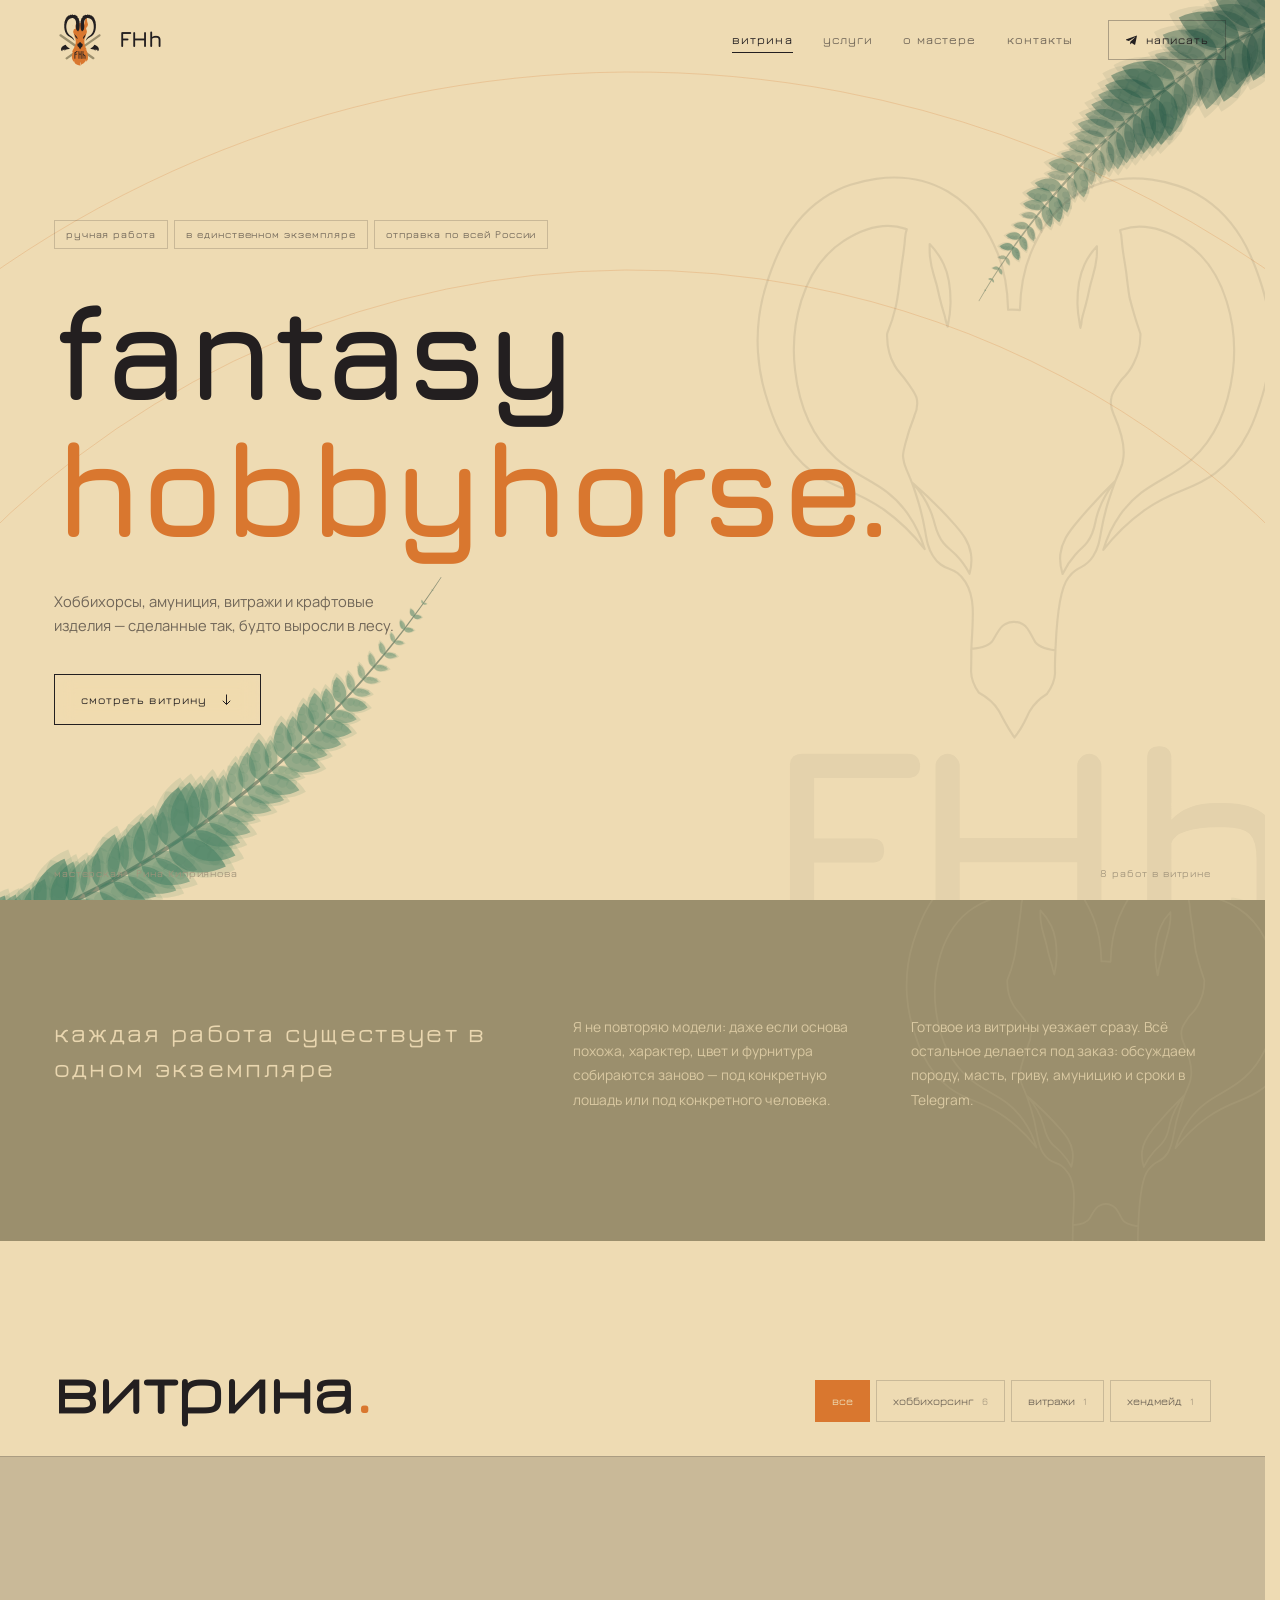
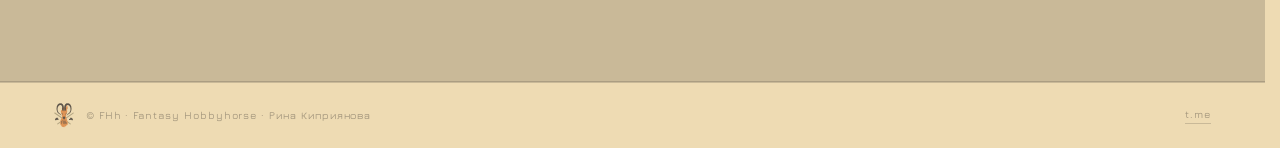
==== commit cf0964e1: "Отпущенный кадр возвращается в общее вращение После перетаскивания снимок закреплялся на месте и бол" ====
--- a/index.html
+++ b/index.html
@@ -12,7 +12,7 @@
 <link href="https://fonts.googleapis.com/css2?family=Jura:wght@300;400;500;600;700&family=Manrope:wght@400;500;600;700&display=swap" rel="stylesheet">
 <!-- ?v=N — версия статики: поднимите число, если правили css/js,
      иначе у постоянных посетителей останется старая версия из кеша -->
-<link rel="stylesheet" href="assets/css/style.css?v=19">
+<link rel="stylesheet" href="assets/css/style.css?v=21">
 <!-- превью ссылки в Telegram / VK / мессенджерах -->
 <meta property="og:type" content="website">
 <meta property="og:site_name" content="FHh">
@@ -235,11 +235,11 @@
 <div class="toast mono" id="toast"></div>
 <canvas id="wipe-canvas" class="wipe-canvas" aria-hidden="true"></canvas>
 
-<script src="assets/js/config.js?v=19"></script>
-<script src="assets/js/brand.js?v=19"></script>
-<script src="assets/js/store.js?v=19"></script>
-<script src="assets/js/botanica.js?v=19"></script>
-<script src="assets/js/ui.js?v=19"></script>
-<script src="assets/js/admin.js?v=19"></script>
+<script src="assets/js/config.js?v=21"></script>
+<script src="assets/js/brand.js?v=21"></script>
+<script src="assets/js/store.js?v=21"></script>
+<script src="assets/js/botanica.js?v=21"></script>
+<script src="assets/js/ui.js?v=21"></script>
+<script src="assets/js/admin.js?v=21"></script>
 </body>
 </html>
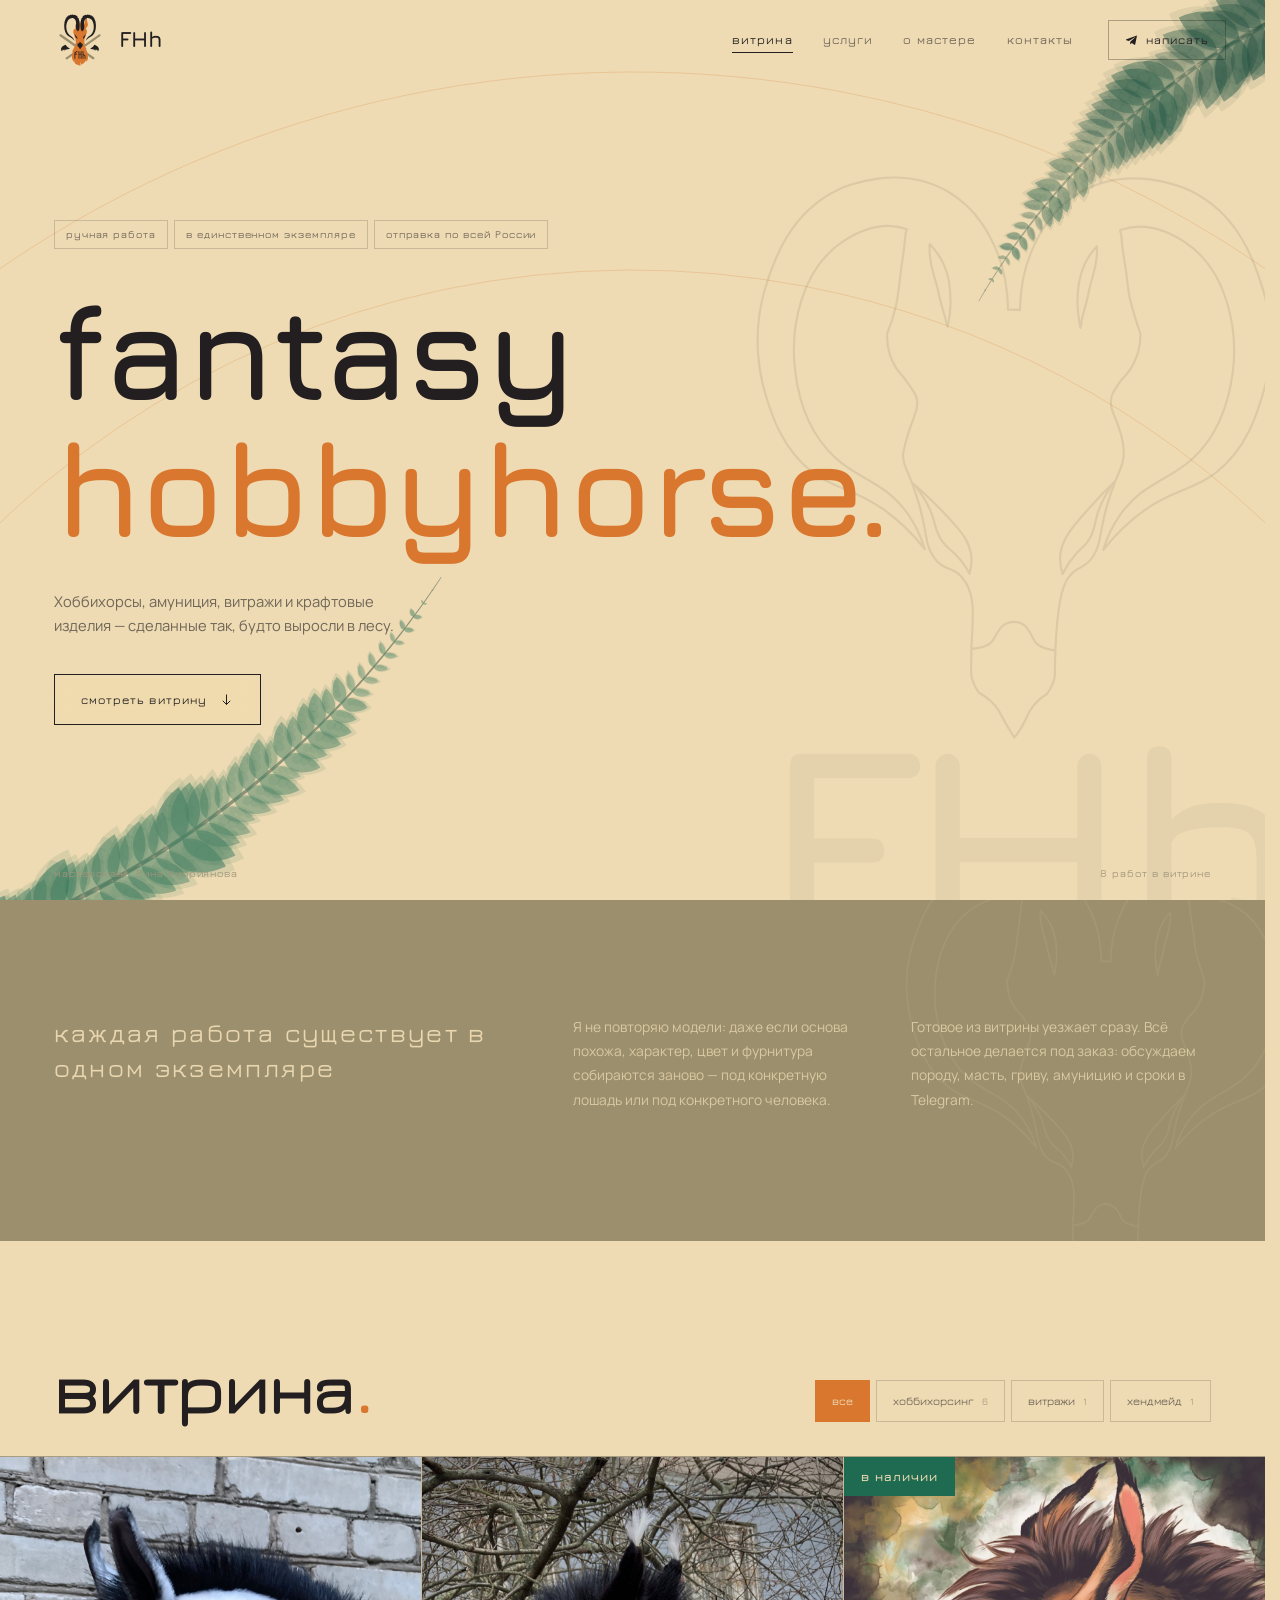
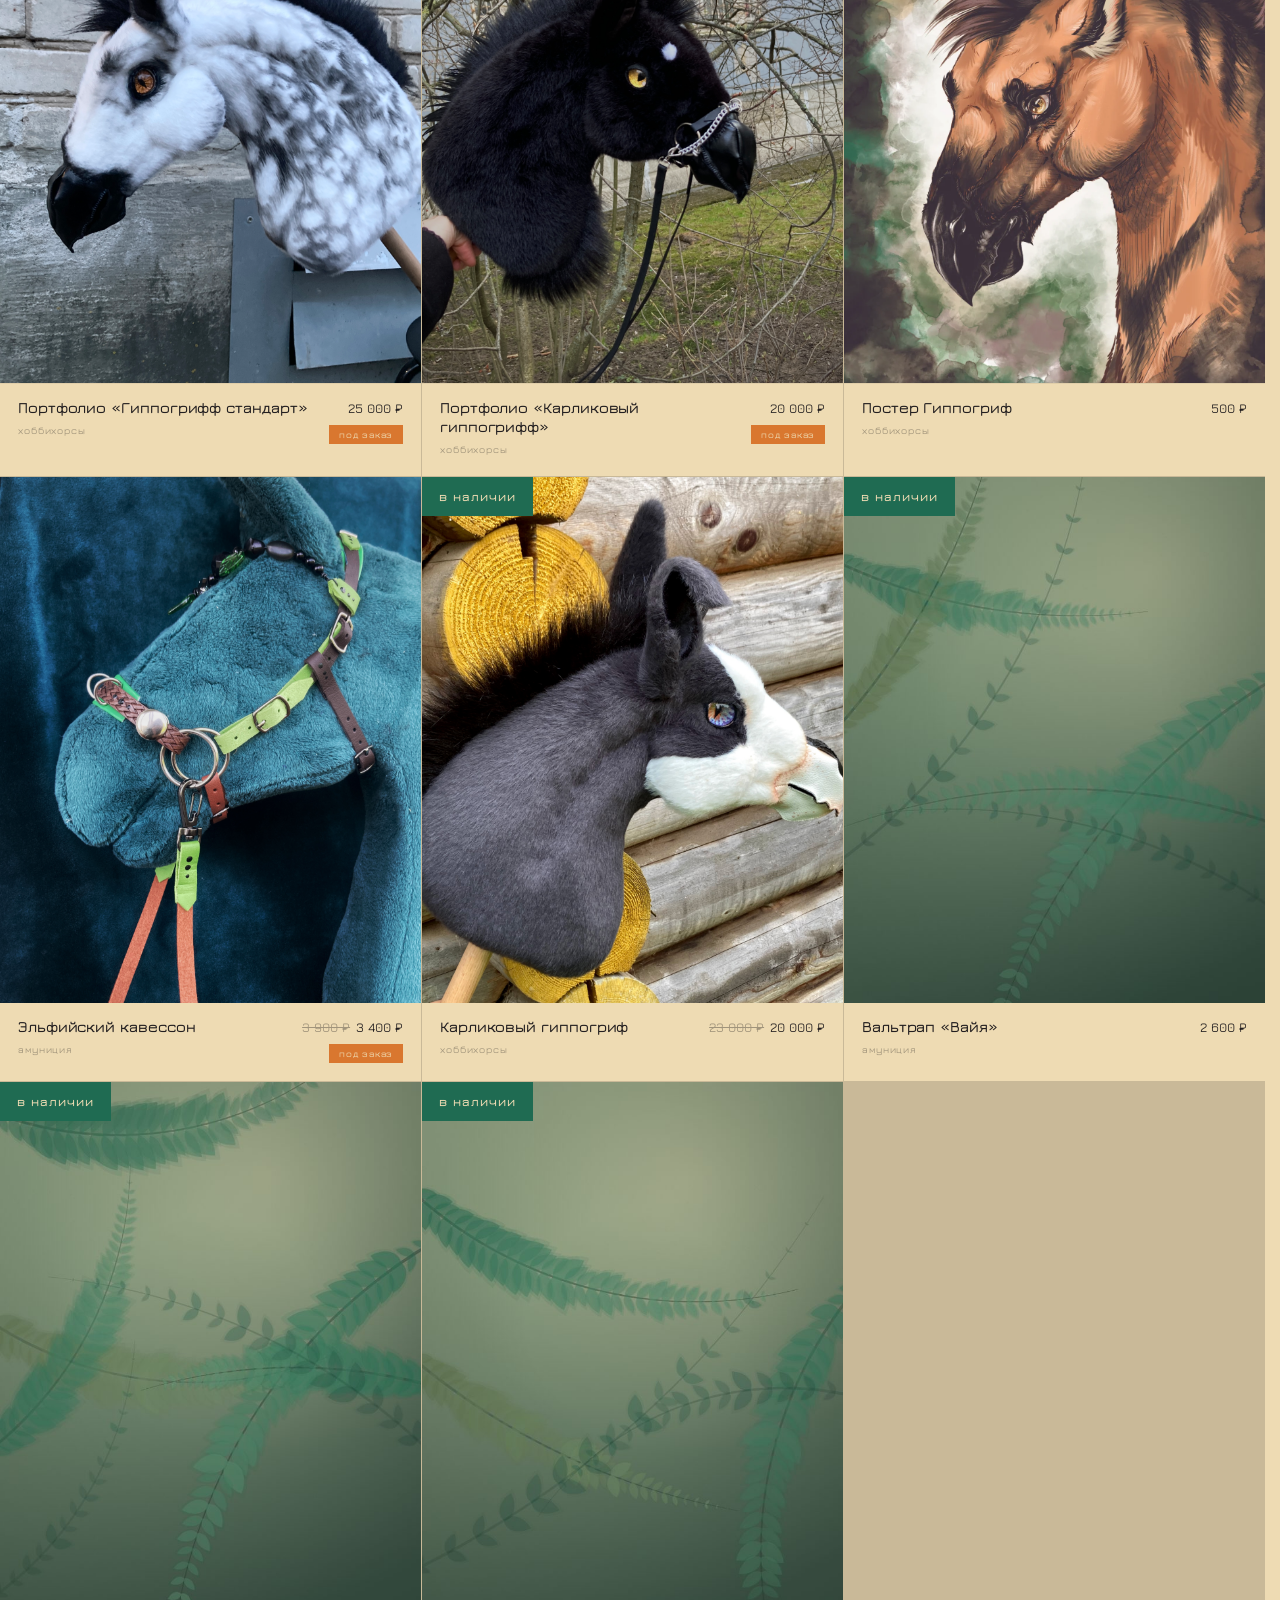
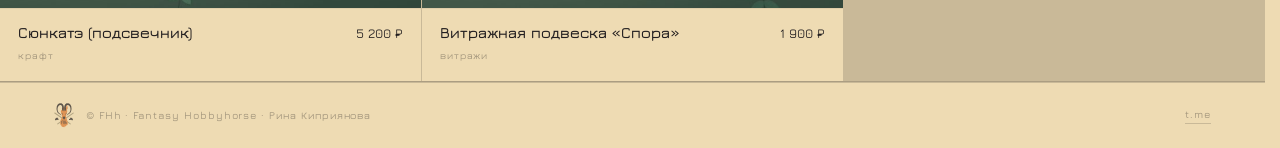
==== commit d8345ce4: "Кадр работы во всю ширину телефона, лента миниатюр встык и листание вбок На телефоне рамка снимка за" ====
--- a/index.html
+++ b/index.html
@@ -12,7 +12,7 @@
 <link href="https://fonts.googleapis.com/css2?family=Jura:wght@300;400;500;600;700&family=Manrope:wght@400;500;600;700&display=swap" rel="stylesheet">
 <!-- ?v=N — версия статики: поднимите число, если правили css/js,
      иначе у постоянных посетителей останется старая версия из кеша -->
-<link rel="stylesheet" href="assets/css/style.css?v=21">
+<link rel="stylesheet" href="assets/css/style.css?v=23">
 <!-- превью ссылки в Telegram / VK / мессенджерах -->
 <meta property="og:type" content="website">
 <meta property="og:site_name" content="FHh">
@@ -235,11 +235,11 @@
 <div class="toast mono" id="toast"></div>
 <canvas id="wipe-canvas" class="wipe-canvas" aria-hidden="true"></canvas>
 
-<script src="assets/js/config.js?v=21"></script>
-<script src="assets/js/brand.js?v=21"></script>
-<script src="assets/js/store.js?v=21"></script>
-<script src="assets/js/botanica.js?v=21"></script>
-<script src="assets/js/ui.js?v=21"></script>
-<script src="assets/js/admin.js?v=21"></script>
+<script src="assets/js/config.js?v=23"></script>
+<script src="assets/js/brand.js?v=23"></script>
+<script src="assets/js/store.js?v=23"></script>
+<script src="assets/js/botanica.js?v=23"></script>
+<script src="assets/js/ui.js?v=23"></script>
+<script src="assets/js/admin.js?v=23"></script>
 </body>
 </html>
--- a/assets/css/style.css
+++ b/assets/css/style.css
@@ -497,22 +497,18 @@
   height:min(78vh,720px);height:min(78svh,720px);min-height:320px;
   touch-action:manipulation}
 .drift__ph{position:absolute;left:0;top:0;width:120px;
-  overflow:hidden;background:var(--paper-2);cursor:grab;
+  overflow:hidden;background:var(--paper-2);cursor:pointer;
   user-select:none;-webkit-user-select:none;
   box-shadow:0 10px 32px -18px color-mix(in srgb,var(--ink) 60%,transparent);
   transition:box-shadow .4s var(--ease);
   will-change:transform;backface-visibility:hidden}
-/* картинка не должна перехватывать жест: иначе браузер начинает
-   собственное перетаскивание и кадр не сдвинуть */
+/* браузер не должен утаскивать саму картинку по клику */
 .drift__ph img,.drift__ph video{width:100%;height:auto;display:block;
   -webkit-user-drag:none;pointer-events:none}
 .drift__ph.is-center{z-index:2;
   box-shadow:0 22px 60px -24px color-mix(in srgb,var(--ink) 68%,transparent)}
 .drift__ph.is-near{z-index:5;
   box-shadow:0 26px 56px -22px color-mix(in srgb,var(--ink) 72%,transparent)}
-/* кадр в руке: приподнимаем, чтобы было видно, что он слушается */
-.drift__ph.is-held{z-index:7;cursor:grabbing;
-  box-shadow:0 30px 64px -20px color-mix(in srgb,var(--ink) 78%,transparent)}
 
 /* телефон: тап разворачивает кадр по центру экрана, остальные плывут дальше */
 .drift__scrim{position:fixed;inset:0;z-index:70;
@@ -659,8 +655,10 @@
 .sheet__close span:last-child{transform:rotate(-45deg)}
 .sheet__close:hover{background:var(--ink);border-color:var(--ink);transform:rotate(90deg)}
 .sheet__close:hover span{background:var(--paper)}
-.sheet__media{position:relative;background:var(--paper-2);display:flex;flex-direction:column;min-height:0}
-.sheet__imgs{flex:1;position:relative;overflow:hidden;min-height:0}
+.sheet__media{position:relative;background:var(--paper-2);display:flex;flex-direction:column;
+  min-height:0;min-width:0}
+.sheet__imgs{flex:1;position:relative;overflow:hidden;min-height:0;
+  touch-action:pan-y;-webkit-user-select:none;user-select:none}
 /* кадр вписывается целиком: раньше cover срезал у высоких снимков
    половину, а у вырезанных вдобавок менялся object-fit — и при
    переключении миниатюр главный кадр «прыгал» в размере */
@@ -671,17 +669,34 @@
 .sheet__imgs video{background:var(--ink)}
 .sheet__imgs img.is-cutout{padding:6%;
   background-size:cover;background-position:center;background-repeat:no-repeat}
-.sheet__thumbs{display:flex;gap:1px;background:var(--line);flex:none}
+/* Полоса миниатюр повторяет сетку витрины: равные ячейки встык,
+   разделённые волосяной линией. Неактивные кадры раньше гасились
+   прозрачностью — сквозь них просвечивала бумага, и лента казалась
+   дырявой; теперь поверх ложится вуаль, а сам кадр закрывает ячейку
+   целиком. Больше восьми кадров — полоса прокручивается вбок,
+   иначе миниатюры выродились бы в щепки. */
+.sheet__thumbs{display:grid;grid-auto-flow:column;
+  grid-auto-columns:minmax(44px,1fr);gap:1px;background:var(--line);flex:none;
+  min-width:0;overflow-x:auto;overscroll-behavior-x:contain;scrollbar-width:none}
+.sheet__thumbs::-webkit-scrollbar{display:none}
 .sheet__thumbs:empty{display:none}
-.sheet__thumbs button{position:relative;flex:1;aspect-ratio:1;overflow:hidden;opacity:.45;max-height:88px;
+/* width:100% обязателен: без него ячейка считает ширину из пропорции и
+   упирается в потолок высоты — при двух кадрах полоса не дотягивалась
+   до края и справа оставалась пустая бумага */
+.sheet__thumbs button{position:relative;width:100%;aspect-ratio:1;overflow:hidden;
+  min-width:0;max-height:88px;background:var(--paper-2)}
+.sheet__thumbs button::after{content:"";position:absolute;inset:0;z-index:1;
+  background:color-mix(in srgb,var(--paper) 55%,transparent);
   transition:opacity .35s}
-.sheet__thumbs button img,.sheet__thumbs button video{width:100%;height:100%;object-fit:cover;display:block}
-.sheet__thumbs button.is-video::after{content:"";position:absolute;left:50%;top:50%;
-  transform:translate(-50%,-50%);
+.sheet__thumbs button.is-on::after,.sheet__thumbs button:hover::after{opacity:0}
+.sheet__thumbs button img,.sheet__thumbs button video{position:absolute;inset:0;
+  width:100%;height:100%;object-fit:cover;display:block}
+.sheet__thumbs button.is-video::before{content:"";position:absolute;left:50%;top:50%;
+  z-index:2;transform:translate(-50%,-50%);
   border-left:9px solid var(--paper);border-top:6px solid transparent;
   border-bottom:6px solid transparent;
   filter:drop-shadow(0 0 3px color-mix(in srgb,var(--ink) 80%,transparent))}
-.sheet__thumbs button.is-on,.sheet__thumbs button:hover{opacity:1}
+
 .sheet__body{padding:clamp(24px,3.4vw,58px);overflow-y:auto;display:flex;flex-direction:column;
   overscroll-behavior:contain;-webkit-overflow-scrolling:touch;
   padding-bottom:max(clamp(24px,3.4vw,58px),env(safe-area-inset-bottom))}
@@ -905,10 +920,14 @@
   .preview{position:static;max-width:340px}
 }
 @media (max-width:1024px){
+  /* Кадр занимает всю ширину экрана, а высоту берёт от собственных
+     пропорций (--sheet-ar ставит ui.js по загруженному снимку) — так
+     по бокам не остаётся пустых полей. Очень высокие кадры упираются
+     в потолок, чтобы под ними осталось место названию и цене. */
   .sheet__panel{width:min(720px,100vw);grid-template-columns:1fr;
-    /* проценты от самой панели: на iOS 100vh выше видимой области,
-       и низ карточки вместе с кнопкой уезжал под панель браузера */
-    grid-template-rows:minmax(0,42%) minmax(0,1fr)}
+    grid-template-rows:auto minmax(0,1fr)}
+  .sheet__imgs{flex:none;aspect-ratio:var(--sheet-ar,4 / 5);
+    max-height:66vh;max-height:66svh}
   .about{grid-template-columns:minmax(0,1fr);gap:clamp(28px,5vw,48px)}
   .drift{min-height:0;height:min(66vh,520px);height:min(66svh,520px)}
   .hero__lineart{width:min(58vw,460px);height:min(60vh,520px);right:-10%}
@@ -979,7 +998,6 @@
   .filters::-webkit-scrollbar{display:none}
   .filters button{flex:none}
   .head{padding-bottom:16px}
-  .sheet__panel{grid-template-rows:minmax(0,38%) minmax(0,1fr)}
   .sheet__body{padding:22px 18px 32px}
   .sheet__price{font-size:calc(19px * var(--fs))}
   .foot{gap:10px}
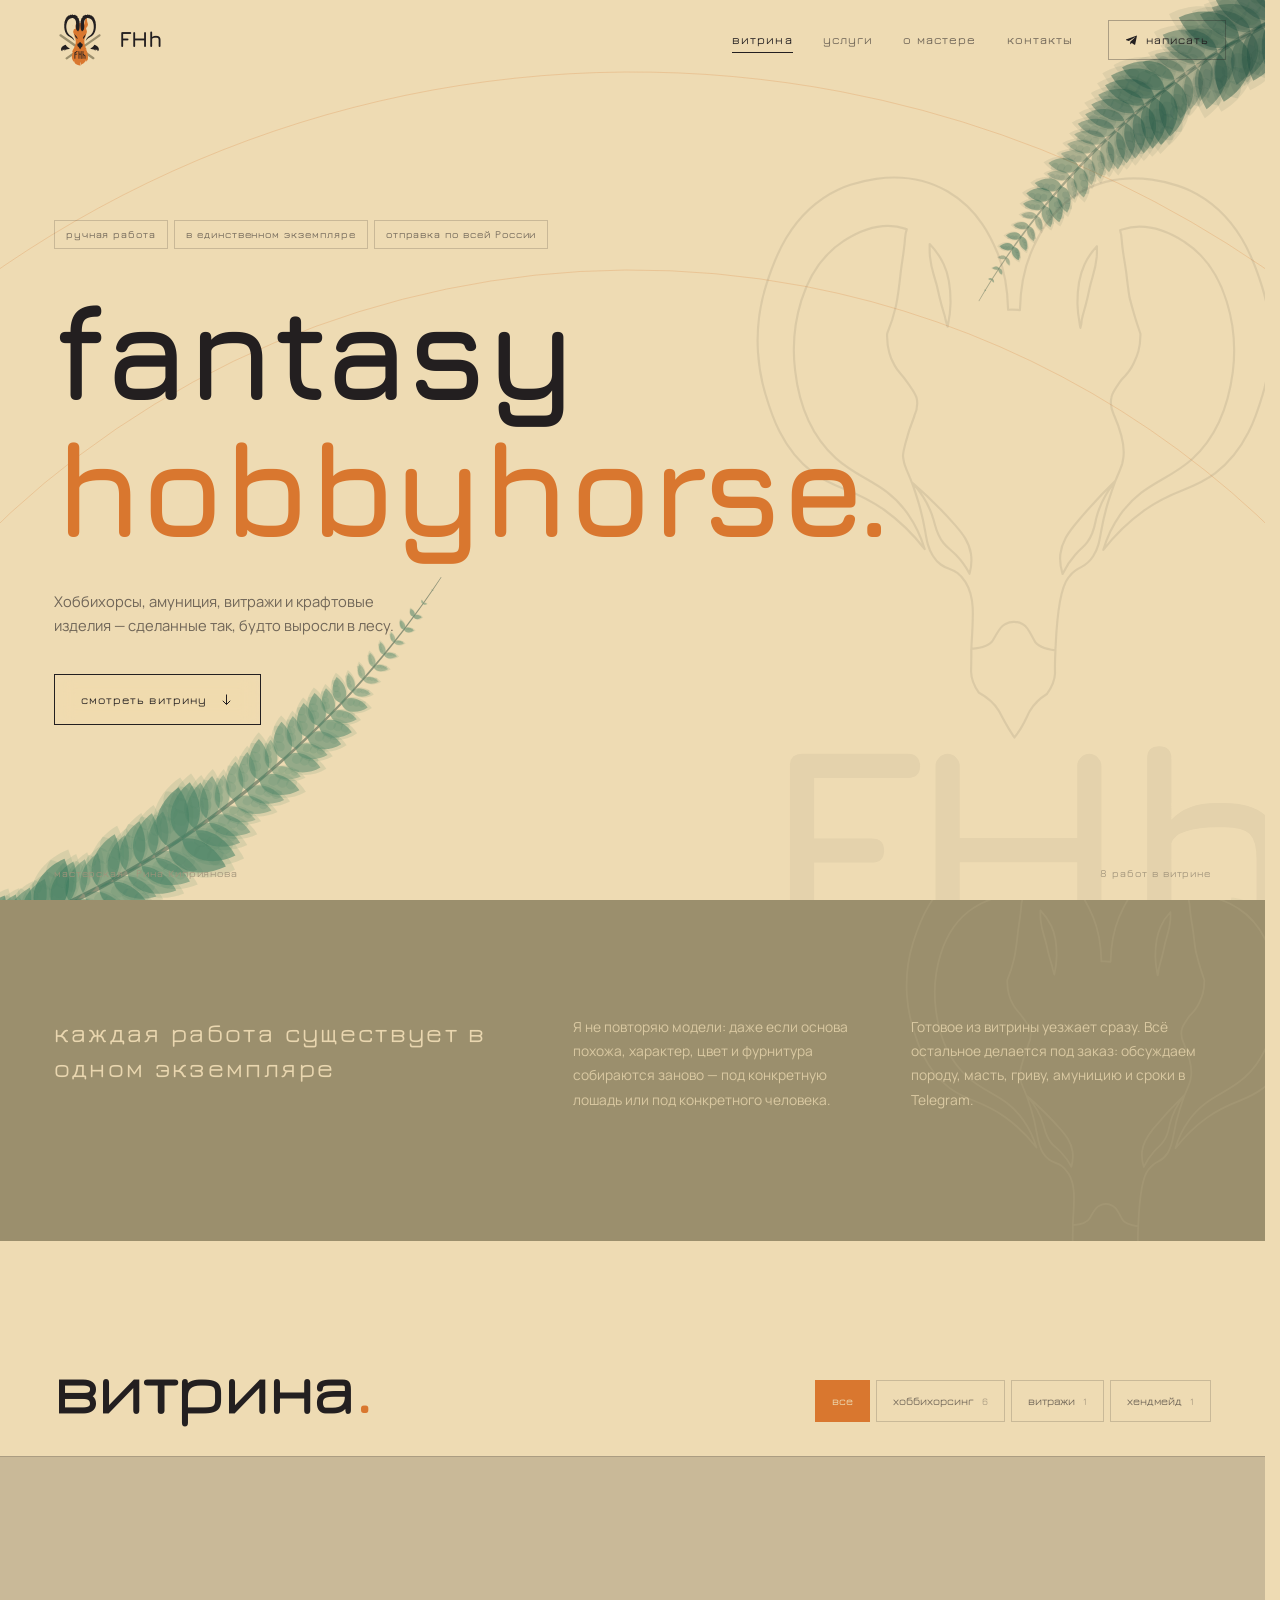
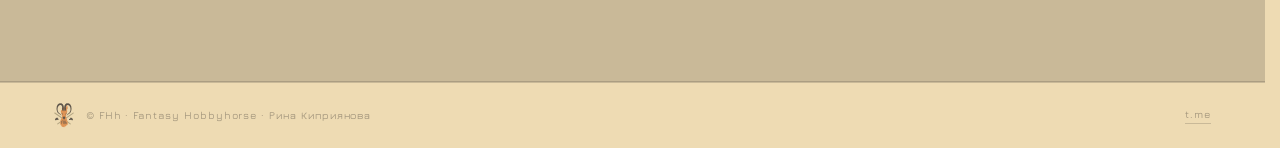
==== commit 94589ff9: "Разделы с кнопками на страницах «контакты» и «о мастере» Разделы были просто <h3> внутри одного HTML" ====
--- a/index.html
+++ b/index.html
@@ -12,7 +12,7 @@
 <link href="https://fonts.googleapis.com/css2?family=Jura:wght@300;400;500;600;700&family=Manrope:wght@400;500;600;700&display=swap" rel="stylesheet">
 <!-- ?v=N — версия статики: поднимите число, если правили css/js,
      иначе у постоянных посетителей останется старая версия из кеша -->
-<link rel="stylesheet" href="assets/css/style.css?v=23">
+<link rel="stylesheet" href="assets/css/style.css?v=24">
 <!-- превью ссылки в Telegram / VK / мессенджерах -->
 <meta property="og:type" content="website">
 <meta property="og:site_name" content="FHh">
@@ -147,6 +147,8 @@
   <div class="about">
     <div class="about__col">
       <div class="prose" data-bind-html="aboutText"></div>
+      <!-- разделы со своими кнопками собираются в панели управления -->
+      <div class="blocks" id="aboutBlocks"></div>
     </div>
     <!-- снимки плавают сами по себе; от того, на который навели курсор,
          соседи разбегаются. На телефоне тап разворачивает кадр по центру -->
@@ -158,6 +160,7 @@
 <section class="view view--text" data-view="contacts">
   <div class="head"><h2 class="head__title">контакты<em>.</em></h2></div>
   <div class="prose" data-bind-html="contactsText"></div>
+  <div class="blocks" id="contactsBlocks"></div>
   <a class="cta" id="tgContacts" href="#" target="_blank" rel="noopener">
     <span>написать в telegram</span>
     <svg viewBox="0 0 24 24" aria-hidden="true"><path d="M4 12h16m0 0-6-6m6 6-6 6" fill="none" stroke="currentColor" stroke-width="1.6"/></svg>
@@ -235,11 +238,11 @@
 <div class="toast mono" id="toast"></div>
 <canvas id="wipe-canvas" class="wipe-canvas" aria-hidden="true"></canvas>
 
-<script src="assets/js/config.js?v=23"></script>
-<script src="assets/js/brand.js?v=23"></script>
-<script src="assets/js/store.js?v=23"></script>
-<script src="assets/js/botanica.js?v=23"></script>
-<script src="assets/js/ui.js?v=23"></script>
-<script src="assets/js/admin.js?v=23"></script>
+<script src="assets/js/config.js?v=24"></script>
+<script src="assets/js/brand.js?v=24"></script>
+<script src="assets/js/store.js?v=24"></script>
+<script src="assets/js/botanica.js?v=24"></script>
+<script src="assets/js/ui.js?v=24"></script>
+<script src="assets/js/admin.js?v=24"></script>
 </body>
 </html>
--- a/assets/css/style.css
+++ b/assets/css/style.css
@@ -263,6 +263,10 @@
 .cta--fill::before{background:var(--accent)}
 .cta--fill:hover{border-color:var(--accent)}
 .cta[disabled]{opacity:.4;pointer-events:none}
+/* кнопка внутри раздела: та же кнопка, только компактнее — их в ряду
+   может быть несколько, и полноразмерные разбивали бы колонку */
+.cta--sm{padding:11px 18px;min-height:40px;font-size:calc(11px * var(--fs))}
+.cta--sm svg{width:13px;height:13px}
 
 /* ============ ЦВЕТНОЙ БЛОК-МАНИФЕСТ ============ */
 .band{position:relative;overflow:hidden;background:var(--band-bg);color:var(--on-band);
@@ -415,12 +419,21 @@
    начинается ниже сгиба и её приходится доскролливать */
 .view[data-view="about"] .head{padding-top:clamp(92px,10vw,124px);
   padding-bottom:clamp(12px,1.6vw,20px)}
-.view--text>.prose,.view--text>.cta{margin-left:var(--gut);margin-right:var(--gut)}
+.view--text>.prose,.view--text>.cta,.view--text>.blocks{margin-left:var(--gut);margin-right:var(--gut)}
+/* главная кнопка страницы не должна прилипать к кнопке последнего раздела */
+.view--text>.blocks+.cta{margin-top:clamp(26px,3.4vw,40px)}
 .prose{max-width:62ch;color:var(--ink-soft);font-size:calc(15.5px * var(--fs))}
 .prose p{margin:0 0 1.15em}
 .prose h3{font-family:var(--f-display);font-weight:600;color:var(--ink);
   font-size:calc(18px * var(--fs));letter-spacing:0;margin:2em 0 .6em;text-transform:lowercase}
 .prose a{color:var(--accent);border-bottom:1px solid var(--line)}
+/* ---- разделы страниц «контакты» и «о мастере» ---- */
+.blocks:empty{display:none}
+.blk{margin-top:clamp(26px,3.4vw,40px)}
+.blk__title{font-family:var(--f-display);font-weight:600;color:var(--ink);
+  font-size:calc(16px * var(--fs));letter-spacing:-.005em;
+  text-transform:lowercase;margin:0 0 .7em}
+.blk__links{display:flex;flex-wrap:wrap;gap:10px;margin-top:16px}
 .prose ul{padding-left:1.1em;margin:0 0 1.15em}
 
 /* ---- услуги: широкие строки с фото, ценой и слотами ---- */
@@ -812,6 +825,33 @@
 .field textarea{min-height:120px;resize:vertical;line-height:1.6}
 .field input[type=range]{width:100%;accent-color:var(--accent)}
 .field input[type=color]{width:100%;height:40px;border:1px solid var(--line);background:none;padding:3px}
+/* ---- конструктор разделов страницы (вкладка «Тексты») ---- */
+.blocksed{margin:0 0 18px}
+.blkrow{border:1px solid var(--line);padding:12px;margin-bottom:10px;
+  background:var(--paper-2)}
+.blkrow__top{display:flex;gap:6px;align-items:center;margin-bottom:8px}
+.blkrow__top input{flex:1;min-width:0}
+.blkrow input[type=text],.blkrow textarea{
+  width:100%;padding:10px 11px;border:1px solid var(--line);
+  background:var(--paper);color:var(--ink);font:inherit;
+  font-size:calc(13px * var(--fs));outline:none;transition:border-color .3s}
+.blkrow input:focus,.blkrow textarea:focus{border-color:var(--accent)}
+.blkrow textarea{min-height:84px;resize:vertical;line-height:1.6}
+.linkrows{margin-top:8px}
+.linkrow{display:flex;gap:6px;align-items:center;margin-top:6px}
+.linkrow input{flex:1;min-width:0}
+.mini{font-family:var(--f-mono);font-size:calc(11px * var(--fs));
+  letter-spacing:var(--mono-track);padding:9px 12px;flex:none;
+  border:1px solid var(--line);background:var(--paper);color:var(--ink-soft);
+  transition:border-color .3s,color .3s,background .3s}
+.mini:hover:not([disabled]){border-color:var(--accent);color:var(--ink)}
+.mini[disabled]{opacity:.35;pointer-events:none}
+.mini--wide{display:block;width:100%;margin-top:8px;text-align:center}
+@media (max-width:560px){
+  .linkrow{flex-wrap:wrap}
+  .linkrow input{flex:1 1 100%}
+}
+
 .cols{display:grid;grid-template-columns:repeat(auto-fit,minmax(190px,1fr));gap:0 14px}
 .cols--spec{grid-template-columns:1fr 1fr auto;align-items:end}
 .editor{max-width:960px}
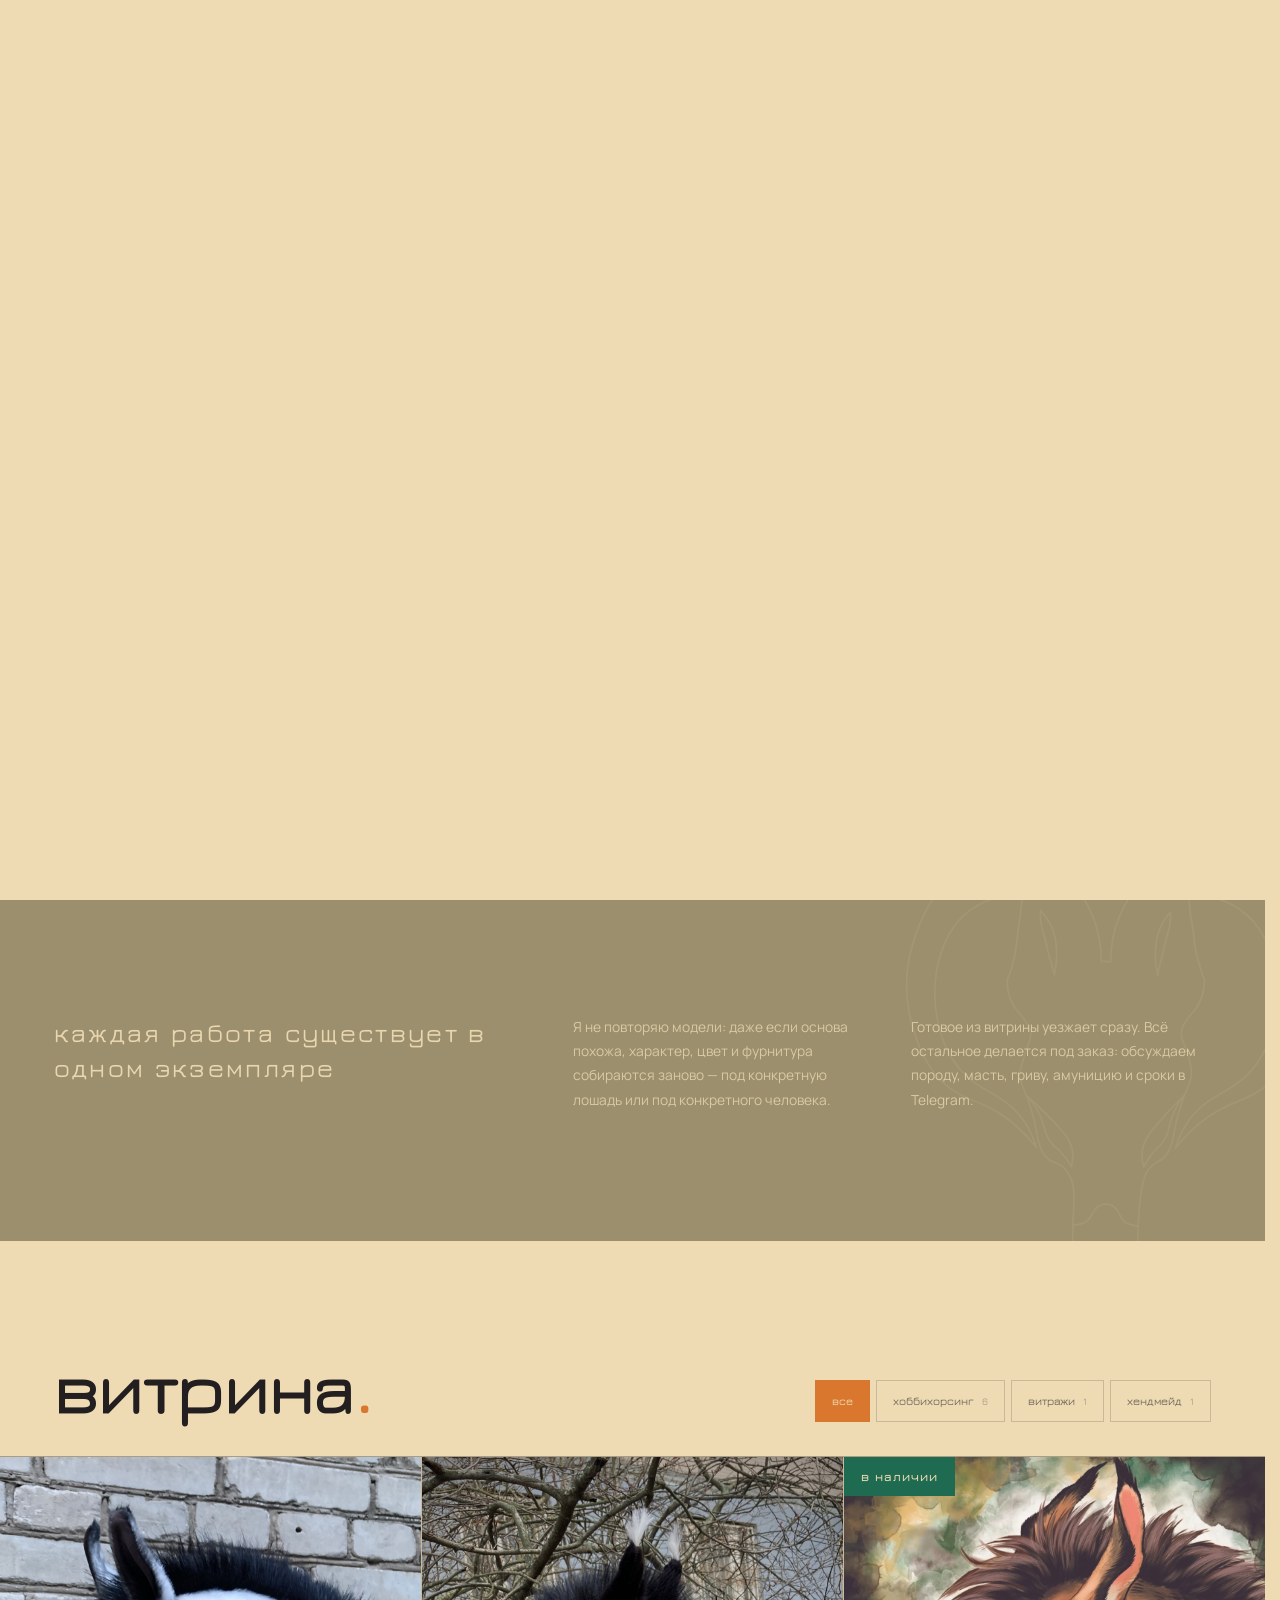
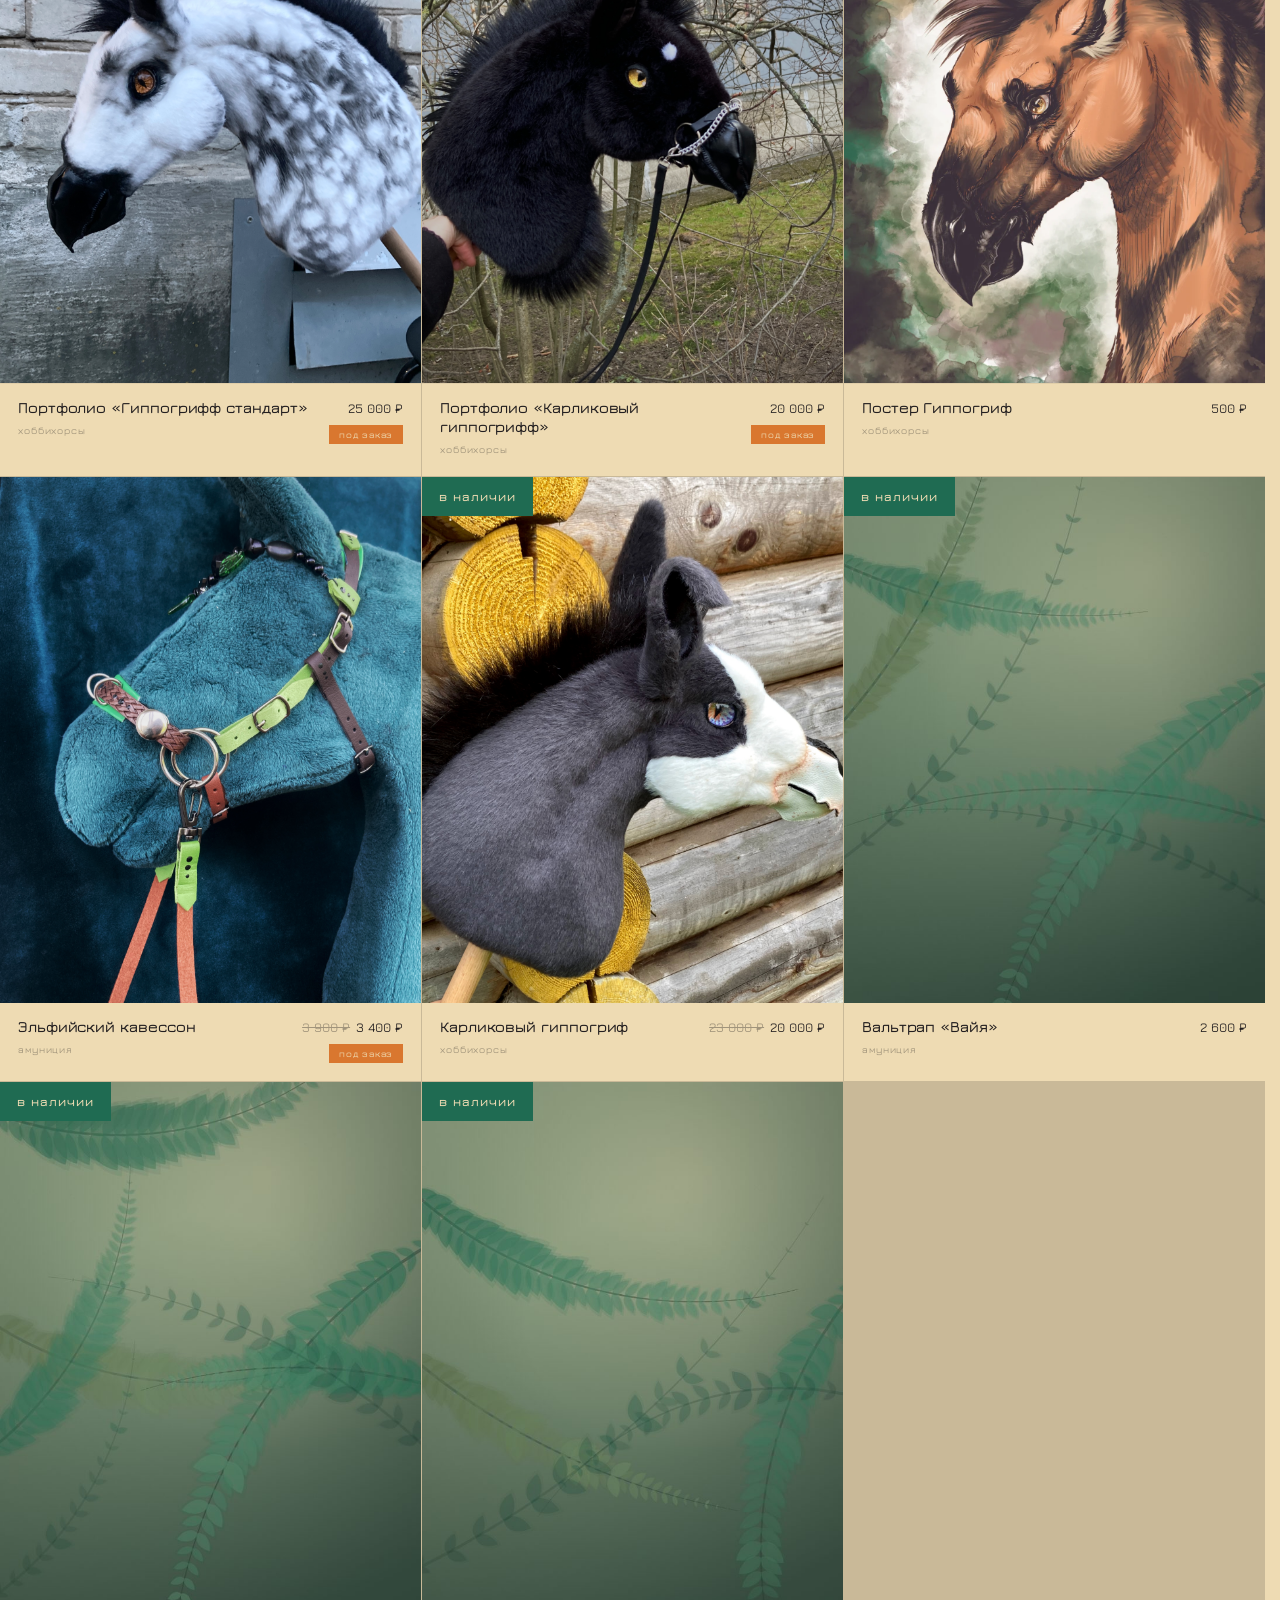
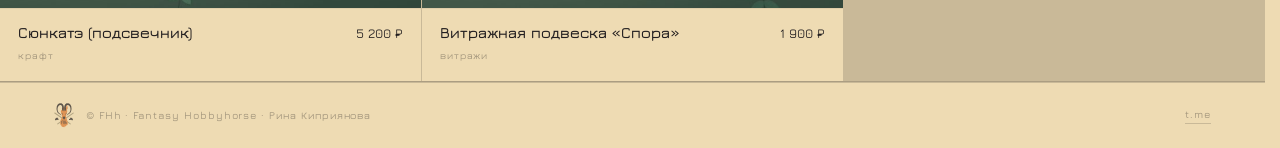
==== commit b8e20526: "Теги выделения в текстах работают и выглядят как надо В .prose были описаны только абзац, заголовок," ====
--- a/index.html
+++ b/index.html
@@ -12,7 +12,7 @@
 <link href="https://fonts.googleapis.com/css2?family=Jura:wght@300;400;500;600;700&family=Manrope:wght@400;500;600;700&display=swap" rel="stylesheet">
 <!-- ?v=N — версия статики: поднимите число, если правили css/js,
      иначе у постоянных посетителей останется старая версия из кеша -->
-<link rel="stylesheet" href="assets/css/style.css?v=24">
+<link rel="stylesheet" href="assets/css/style.css?v=25">
 <!-- превью ссылки в Telegram / VK / мессенджерах -->
 <meta property="og:type" content="website">
 <meta property="og:site_name" content="FHh">
@@ -238,11 +238,11 @@
 <div class="toast mono" id="toast"></div>
 <canvas id="wipe-canvas" class="wipe-canvas" aria-hidden="true"></canvas>
 
-<script src="assets/js/config.js?v=24"></script>
-<script src="assets/js/brand.js?v=24"></script>
-<script src="assets/js/store.js?v=24"></script>
-<script src="assets/js/botanica.js?v=24"></script>
-<script src="assets/js/ui.js?v=24"></script>
-<script src="assets/js/admin.js?v=24"></script>
+<script src="assets/js/config.js?v=25"></script>
+<script src="assets/js/brand.js?v=25"></script>
+<script src="assets/js/store.js?v=25"></script>
+<script src="assets/js/botanica.js?v=25"></script>
+<script src="assets/js/ui.js?v=25"></script>
+<script src="assets/js/admin.js?v=25"></script>
 </body>
 </html>
--- a/assets/css/style.css
+++ b/assets/css/style.css
@@ -434,7 +434,16 @@
   font-size:calc(16px * var(--fs));letter-spacing:-.005em;
   text-transform:lowercase;margin:0 0 .7em}
 .blk__links{display:flex;flex-wrap:wrap;gap:10px;margin-top:16px}
-.prose ul{padding-left:1.1em;margin:0 0 1.15em}
+.prose ul,.prose ol{padding-left:1.1em;margin:0 0 1.15em}
+.prose li{margin-bottom:.3em}
+/* выделение внутри абзаца: жирное и маркер берут основной цвет чернил —
+   иначе выделенное тонуло бы в приглушённом цвете текста */
+.prose strong,.prose b{font-weight:600;color:var(--ink)}
+.prose mark{background:color-mix(in srgb,var(--accent) 20%,transparent);
+  color:var(--ink);padding:0 .22em}
+.prose hr{border:0;border-top:1px solid var(--line);margin:1.6em 0}
+.prose blockquote{margin:0 0 1.15em;padding-left:1em;
+  border-left:2px solid var(--accent);color:var(--ink)}
 
 /* ---- услуги: широкие строки с фото, ценой и слотами ---- */
 .services__lead{max-width:70ch;margin:0 var(--gut) clamp(18px,3vw,34px)}
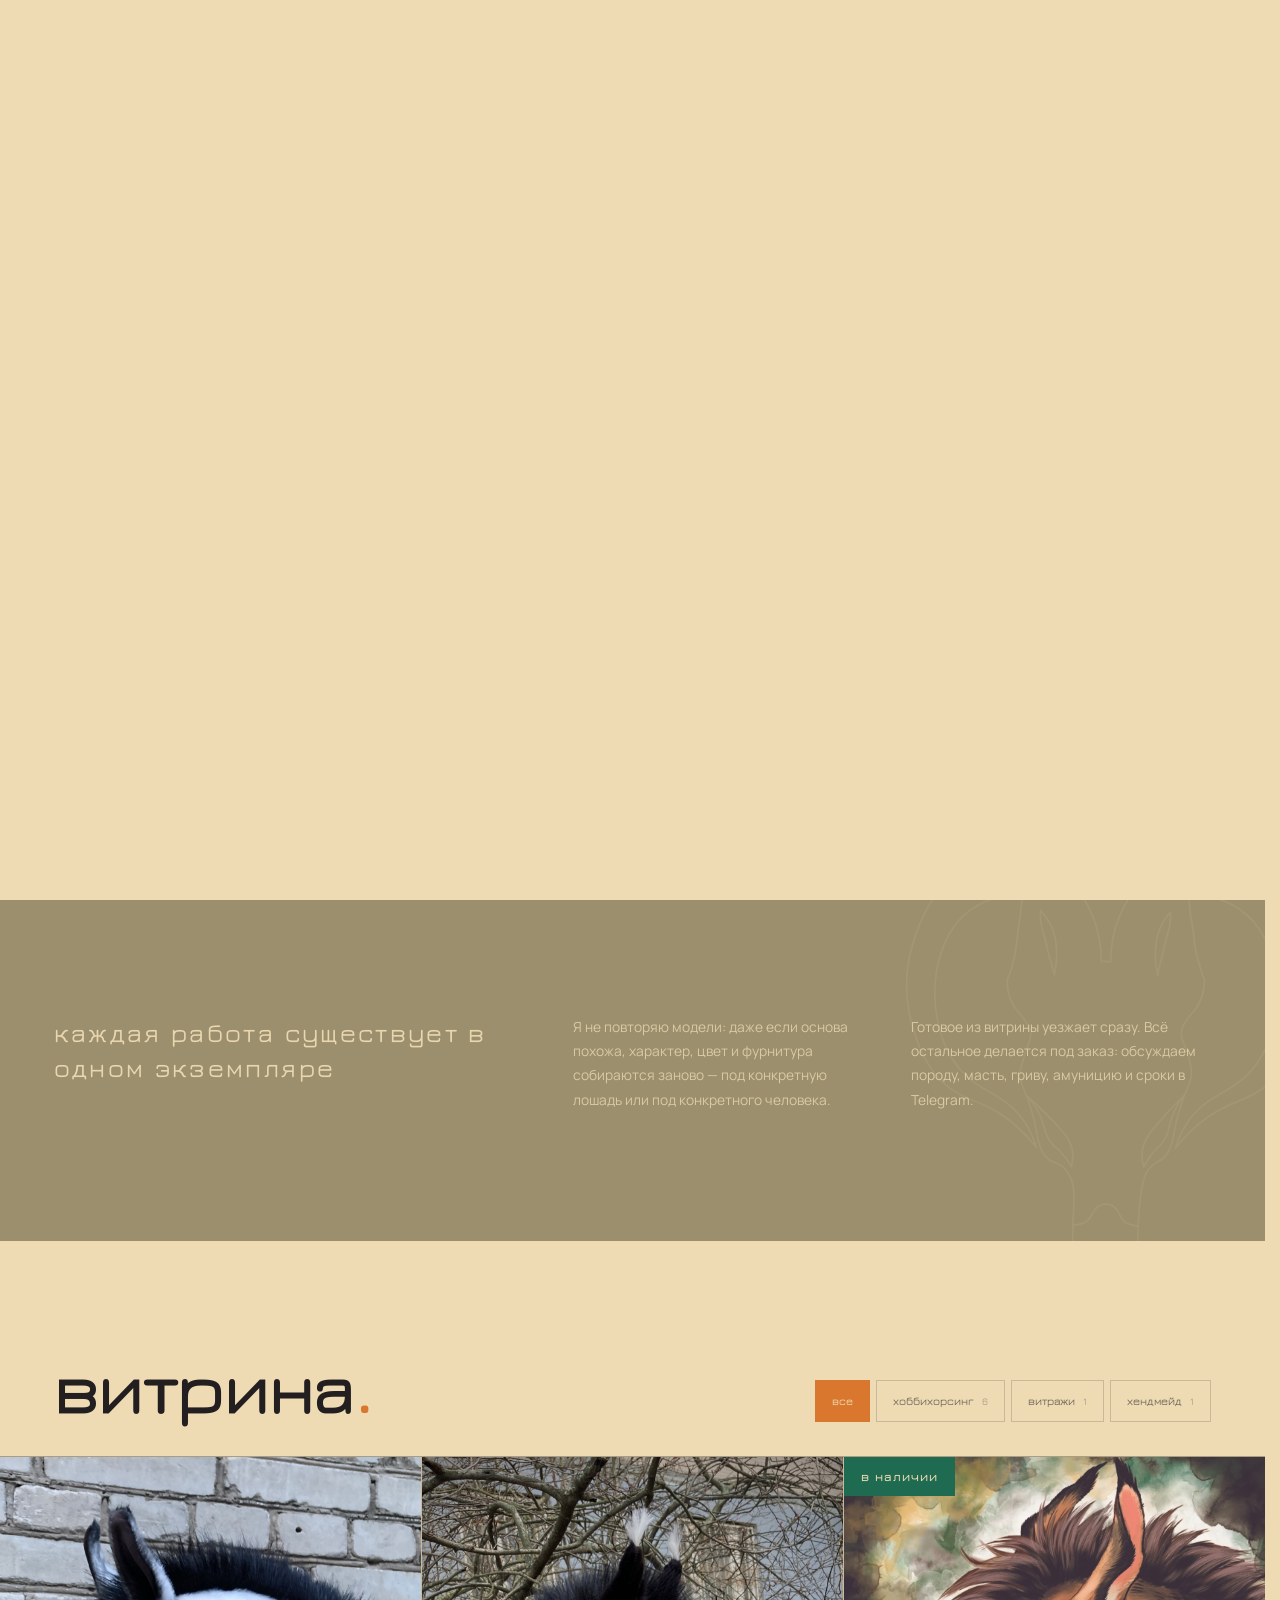
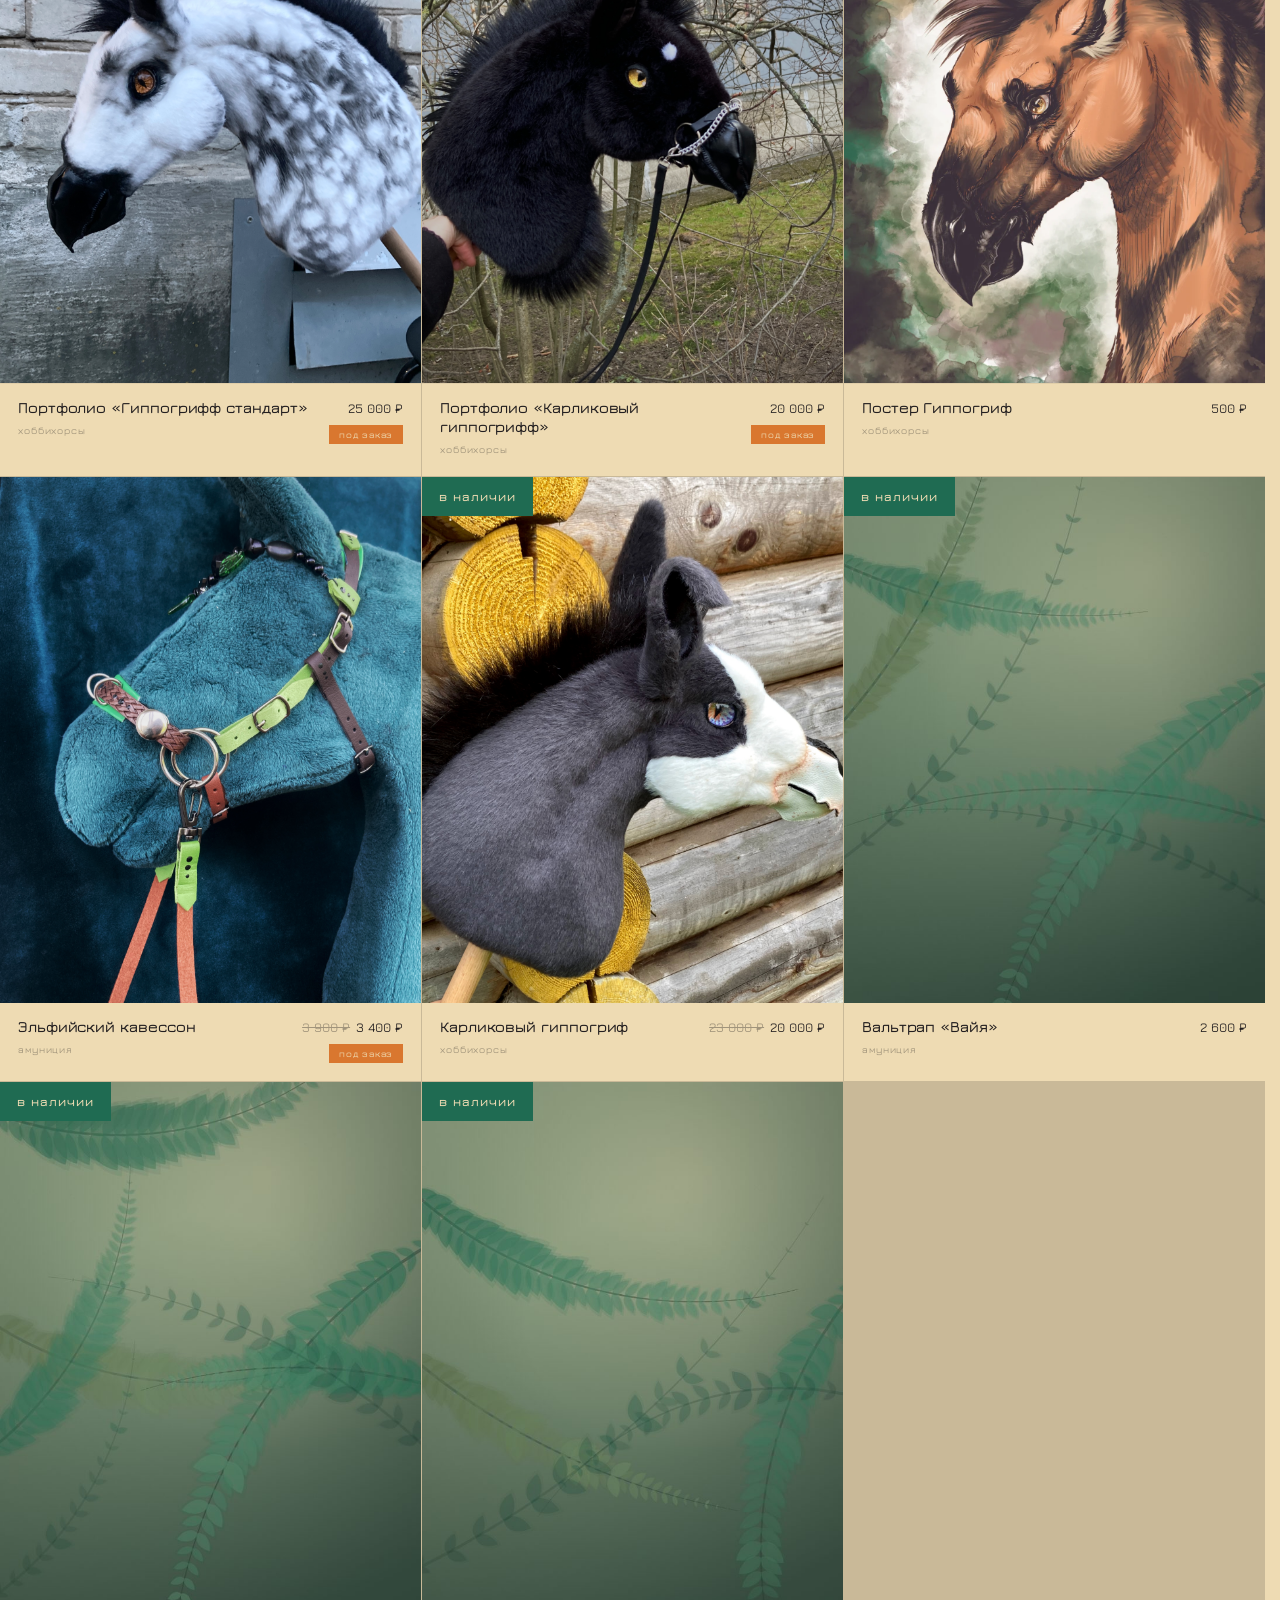
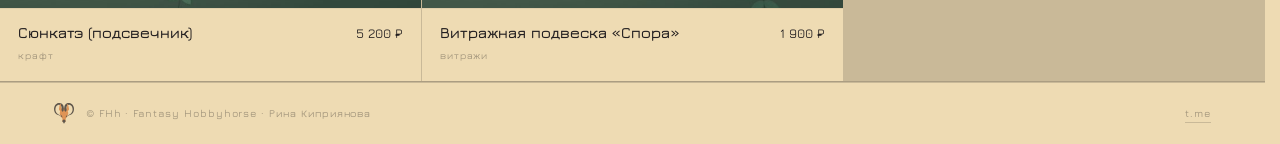
==== commit c84f5f2b: "Логотип в шапке — голова вместо целого маскота Целиком маскот занимает 298x369, и почти половину выс" ====
--- a/index.html
+++ b/index.html
@@ -12,7 +12,7 @@
 <link href="https://fonts.googleapis.com/css2?family=Jura:wght@300;400;500;600;700&family=Manrope:wght@400;500;600;700&display=swap" rel="stylesheet">
 <!-- ?v=N — версия статики: поднимите число, если правили css/js,
      иначе у постоянных посетителей останется старая версия из кеша -->
-<link rel="stylesheet" href="assets/css/style.css?v=25">
+<link rel="stylesheet" href="assets/css/style.css?v=27">
 <!-- превью ссылки в Telegram / VK / мессенджерах -->
 <meta property="og:type" content="website">
 <meta property="og:site_name" content="FHh">
@@ -24,7 +24,7 @@
 <meta name="theme-color" content="#eedbb3" id="themeColor">
 <!-- иконку вкладки собирает brand.js из того же вектора, что и логотип
      в шапке: она следует за палитрой. Ссылка ниже — запасной вариант. -->
-<link rel="icon" type="image/svg+xml" href="assets/img/mascot.svg" id="favicon">
+<link rel="icon" type="image/svg+xml" href="assets/img/head.svg" id="favicon">
 </head>
 <body data-phase="boot">
 
@@ -238,11 +238,11 @@
 <div class="toast mono" id="toast"></div>
 <canvas id="wipe-canvas" class="wipe-canvas" aria-hidden="true"></canvas>
 
-<script src="assets/js/config.js?v=25"></script>
-<script src="assets/js/brand.js?v=25"></script>
-<script src="assets/js/store.js?v=25"></script>
-<script src="assets/js/botanica.js?v=25"></script>
-<script src="assets/js/ui.js?v=25"></script>
-<script src="assets/js/admin.js?v=25"></script>
+<script src="assets/js/config.js?v=27"></script>
+<script src="assets/js/brand.js?v=27"></script>
+<script src="assets/js/store.js?v=27"></script>
+<script src="assets/js/botanica.js?v=27"></script>
+<script src="assets/js/ui.js?v=27"></script>
+<script src="assets/js/admin.js?v=27"></script>
 </body>
 </html>
--- a/assets/css/style.css
+++ b/assets/css/style.css
@@ -683,11 +683,15 @@
   touch-action:pan-y;-webkit-user-select:none;user-select:none}
 /* кадр вписывается целиком: раньше cover срезал у высоких снимков
    половину, а у вырезанных вдобавок менялся object-fit — и при
-   переключении миниатюр главный кадр «прыгал» в размере */
+   переключении миниатюр главный кадр «прыгал» в размере.
+   pointer-events обязателен: кадры лежат стопкой друг на друге, и
+   прозрачный (opacity:0) снимок всё равно ловит клики — последний в
+   разметке перехватывал их у видимого, и просмотр не открывался */
 .sheet__imgs img,.sheet__imgs video{position:absolute;inset:0;width:100%;height:100%;
   object-fit:contain;background:var(--paper-2);cursor:zoom-in;
+  pointer-events:none;-webkit-user-drag:none;
   opacity:0;transform:scale(1.04);transition:opacity .6s var(--ease),transform 1s var(--ease)}
-.sheet__imgs img.is-on,.sheet__imgs video.is-on{opacity:1;transform:none}
+.sheet__imgs img.is-on,.sheet__imgs video.is-on{opacity:1;transform:none;pointer-events:auto}
 .sheet__imgs video{background:var(--ink)}
 .sheet__imgs img.is-cutout{padding:6%;
   background-size:cover;background-position:center;background-repeat:no-repeat}
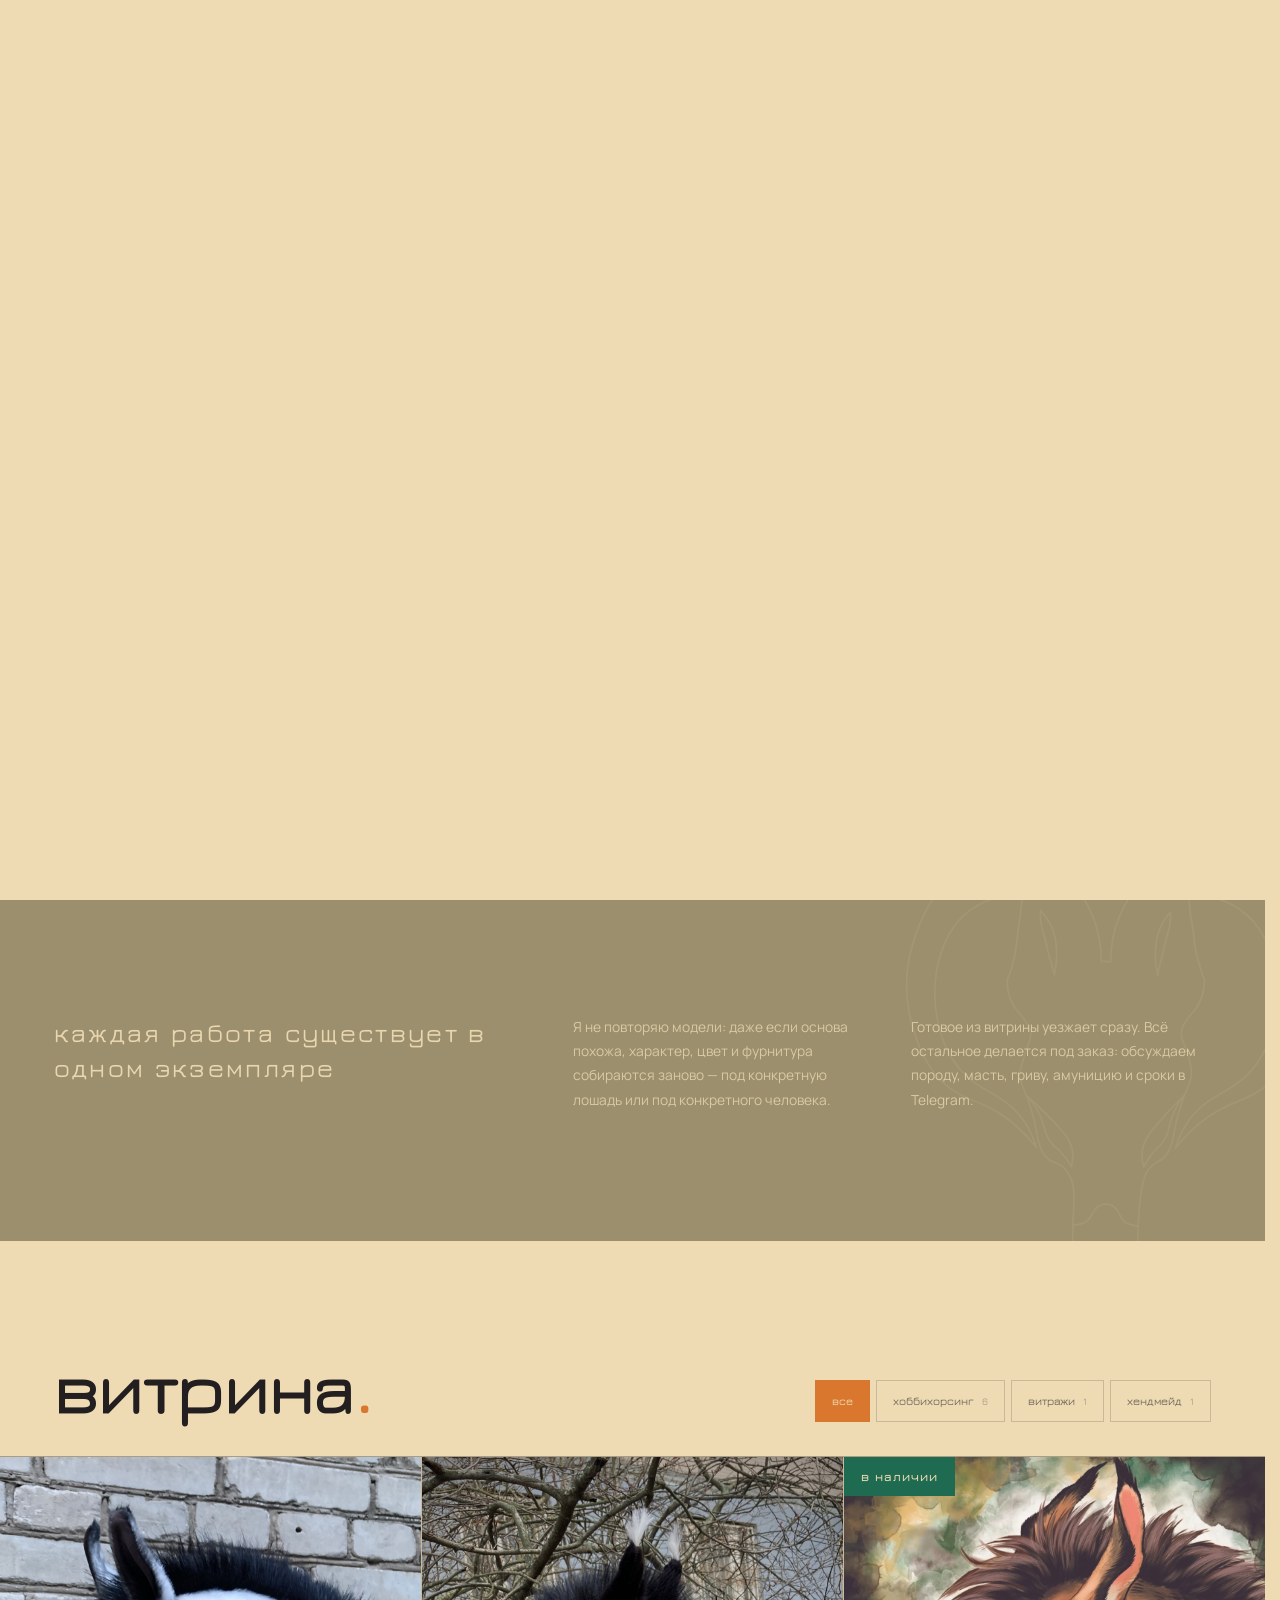
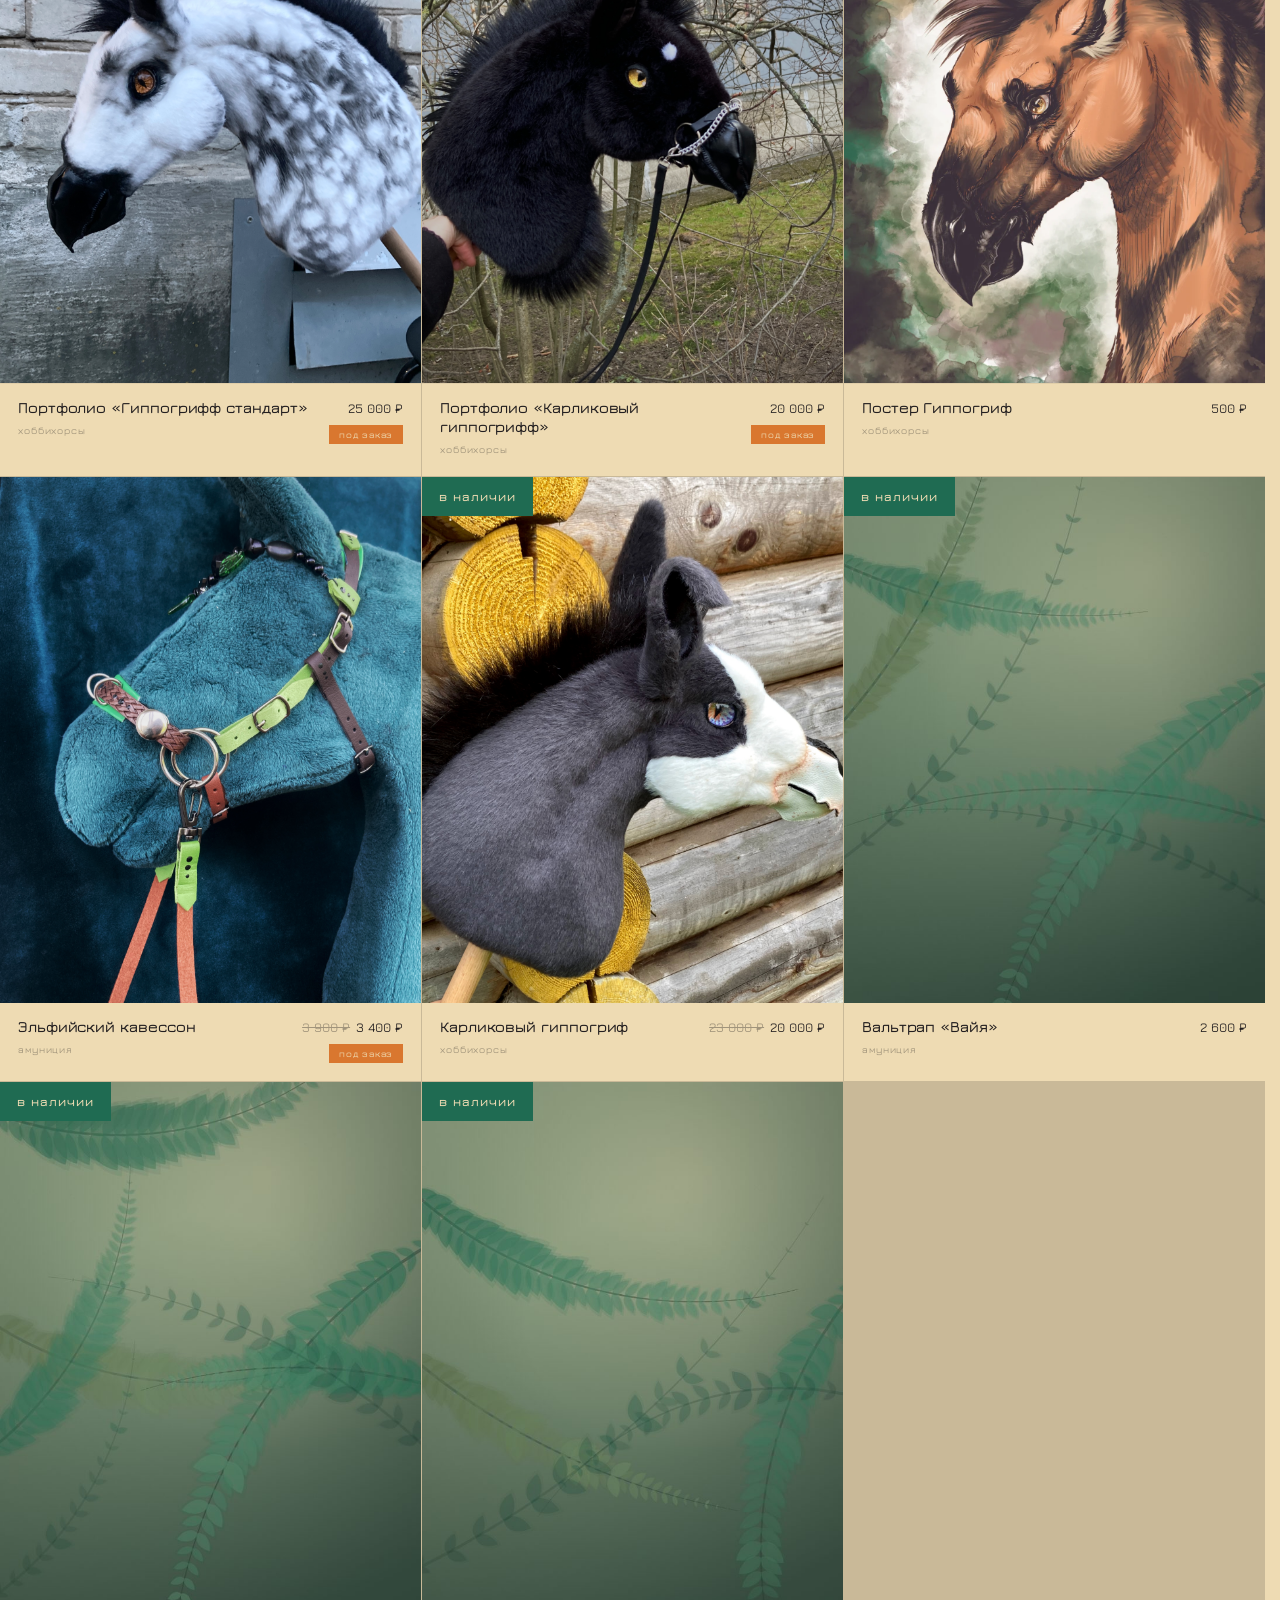
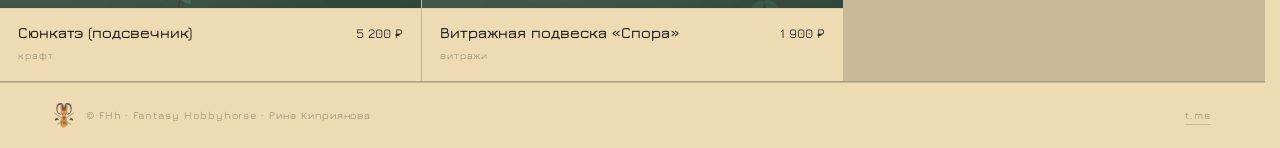
==== commit aa82d440: "В шапке снова маскот целиком Прошлой правкой я заменил метку шапки и подвала на одну голову, решив, " ====
--- a/index.html
+++ b/index.html
@@ -12,7 +12,7 @@
 <link href="https://fonts.googleapis.com/css2?family=Jura:wght@300;400;500;600;700&family=Manrope:wght@400;500;600;700&display=swap" rel="stylesheet">
 <!-- ?v=N — версия статики: поднимите число, если правили css/js,
      иначе у постоянных посетителей останется старая версия из кеша -->
-<link rel="stylesheet" href="assets/css/style.css?v=27">
+<link rel="stylesheet" href="assets/css/style.css?v=28">
 <!-- превью ссылки в Telegram / VK / мессенджерах -->
 <meta property="og:type" content="website">
 <meta property="og:site_name" content="FHh">
@@ -238,11 +238,11 @@
 <div class="toast mono" id="toast"></div>
 <canvas id="wipe-canvas" class="wipe-canvas" aria-hidden="true"></canvas>
 
-<script src="assets/js/config.js?v=27"></script>
-<script src="assets/js/brand.js?v=27"></script>
-<script src="assets/js/store.js?v=27"></script>
-<script src="assets/js/botanica.js?v=27"></script>
-<script src="assets/js/ui.js?v=27"></script>
-<script src="assets/js/admin.js?v=27"></script>
+<script src="assets/js/config.js?v=28"></script>
+<script src="assets/js/brand.js?v=28"></script>
+<script src="assets/js/store.js?v=28"></script>
+<script src="assets/js/botanica.js?v=28"></script>
+<script src="assets/js/ui.js?v=28"></script>
+<script src="assets/js/admin.js?v=28"></script>
 </body>
 </html>
